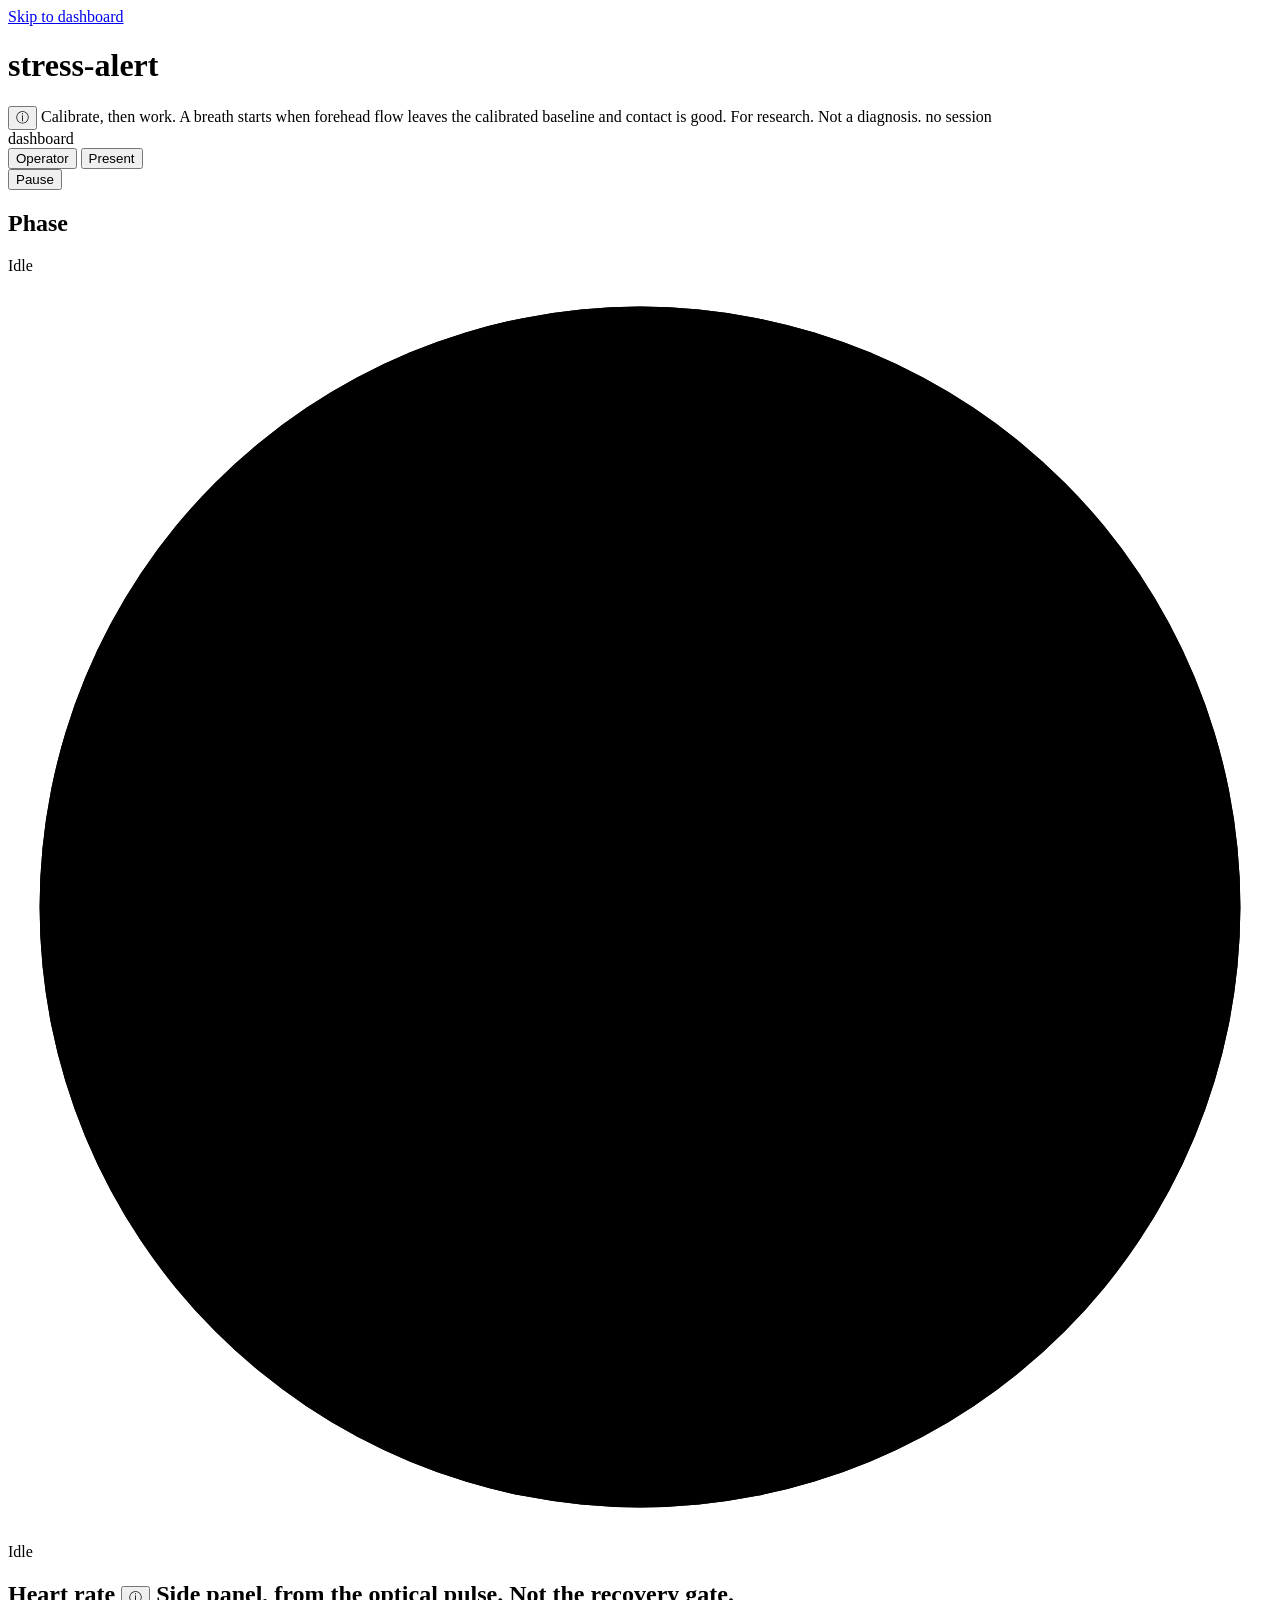
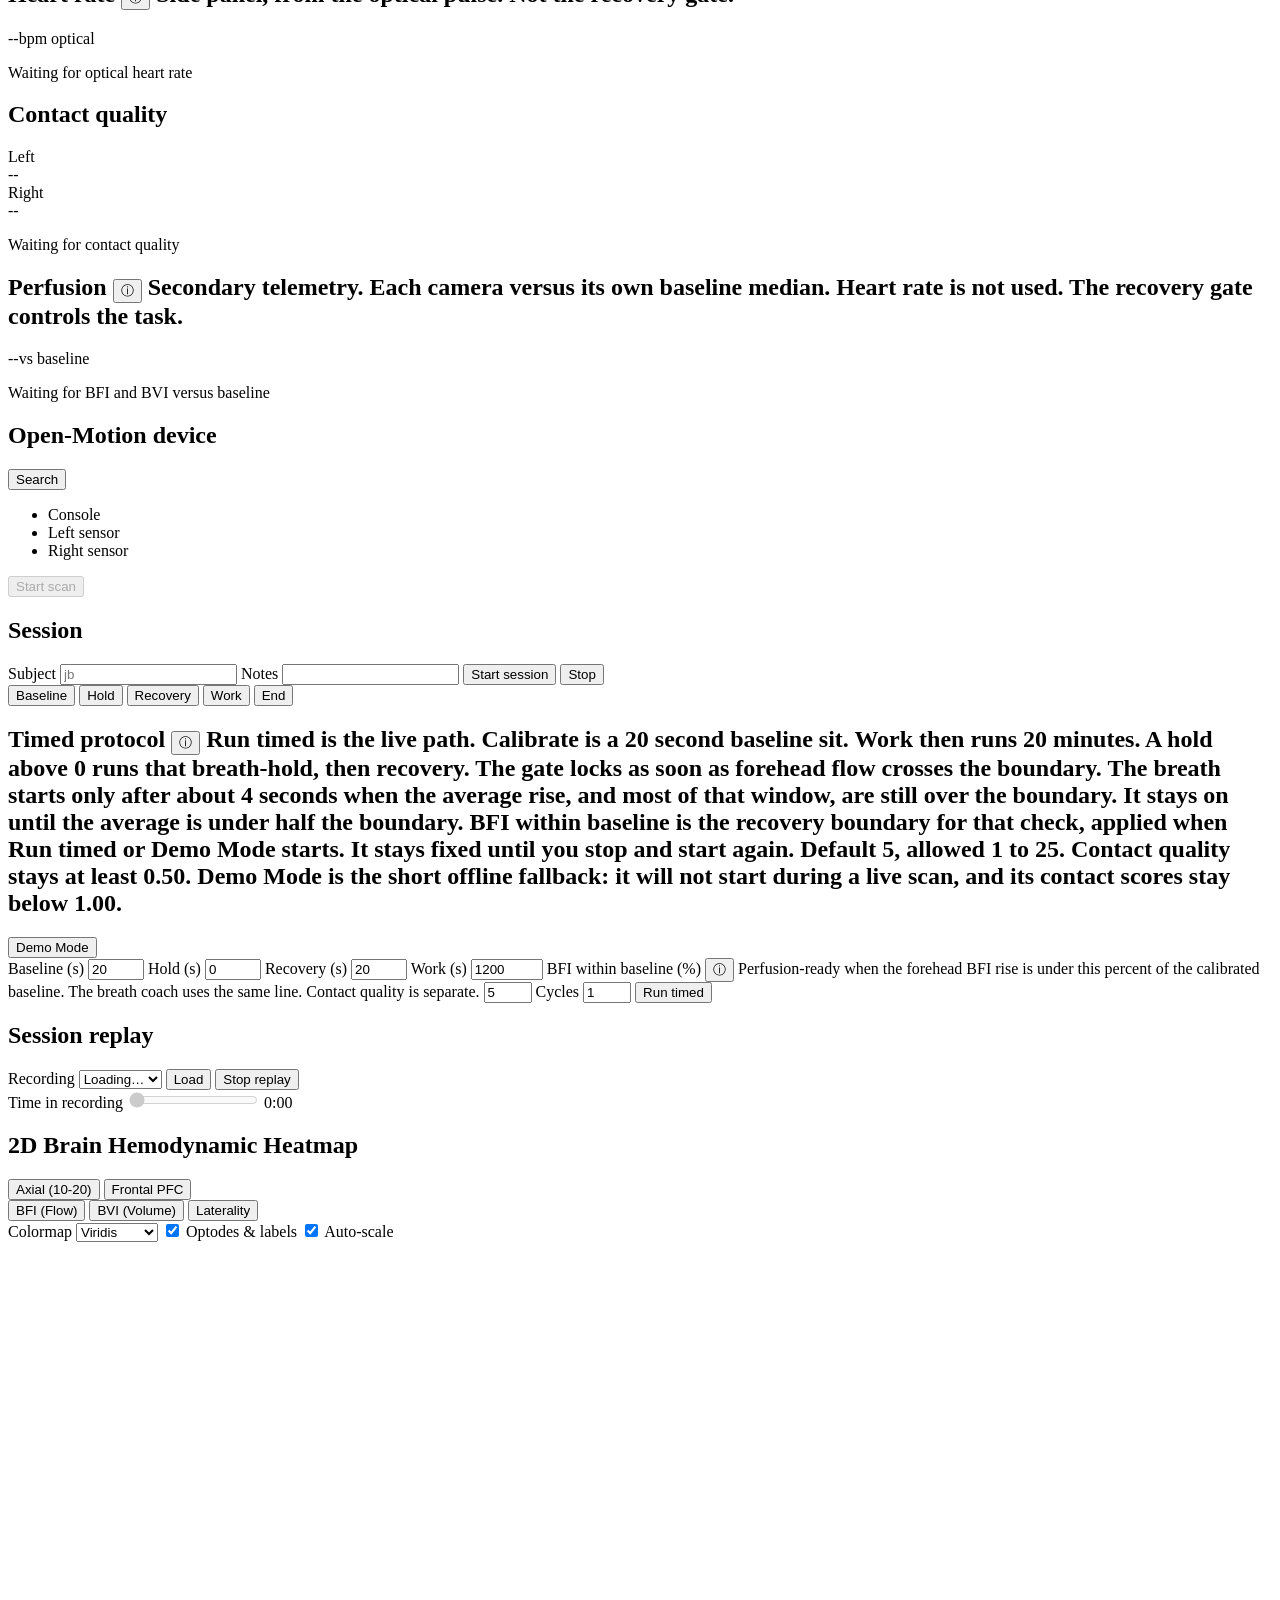
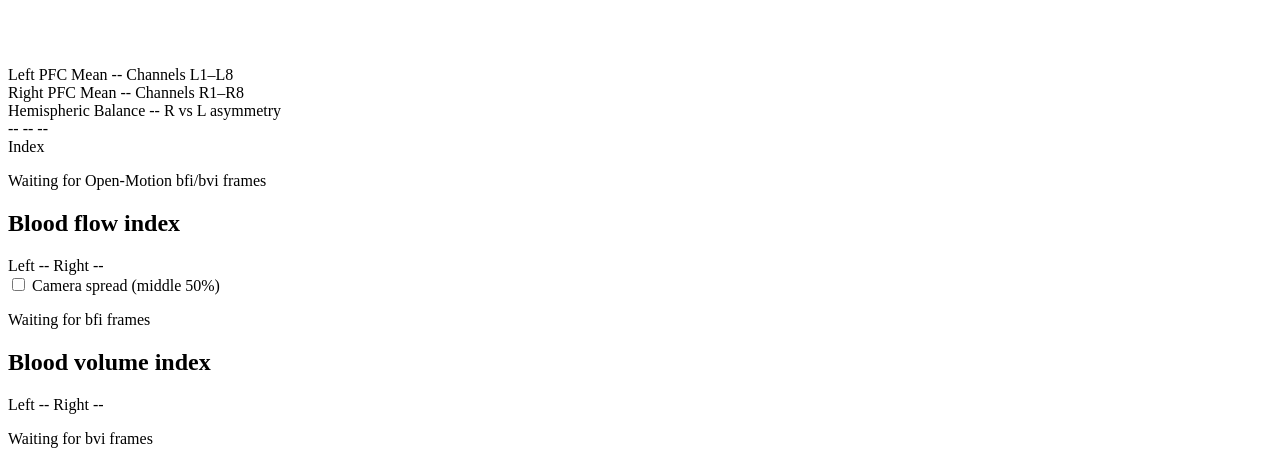
==== stress-alert/dashboard/static/index.html @ b9fb613e "Add session replay: list scan CSVs, seek, hub publish Operators can pick a recorded Open-Motion scan" ====
<!doctype html>
<html lang="en" data-theme="light">
<head>
  <meta charset="utf-8">
  <meta name="viewport" content="width=device-width, initial-scale=1">
  <meta name="description" content="For research. Calibrate resting forehead blood flow, then work. A breath starts when flow leaves that baseline and contact is good.">
  <link rel="icon" href="data:,">
  <title>stress-alert</title>
  <link rel="preload" href="/static/vendor/geist-latin-wght-normal.woff2" as="font" type="font/woff2" crossorigin>
  <link rel="stylesheet" href="/static/vendor/uPlot.min.css">
  <link rel="stylesheet" href="/static/styles.css">
</head>
<body data-view="operator">
  <a class="skip-link" href="#main">Skip to dashboard</a>

  <header class="topbar">
    <div class="topbar-inner">
      <div class="brand">
        <h1>stress-alert</h1>
        <span class="info">
          <button type="button" class="info-btn" aria-label="About this dashboard" aria-describedby="present-hint">ⓘ</button>
          <span class="info-tip" id="present-hint" role="tooltip">Calibrate, then work. A breath starts when forehead flow leaves the calibrated baseline and contact is good. For research. Not a diagnosis.</span>
        </span>
        <span class="session-id" id="session-id">no session</span>
      </div>
      <div class="sources" id="sources" aria-live="polite">
        <span class="chip" data-state="off" id="chip-socket">dashboard</span>
      </div>
      <div class="segmented" role="group" aria-label="View">
        <button type="button" data-view="operator" aria-pressed="true">Operator</button>
        <button type="button" data-view="present" aria-pressed="false">Present</button>
      </div>
      <button type="button" class="quiet" id="pause" aria-pressed="false">Pause</button>
    </div>
  </header>

  <main id="main">
    <section class="strip" aria-label="Live status">
      <article class="card tile tile-phase" id="tile-phase" data-phase="" data-live="true">
        <h2 class="card-title">Phase</h2>
        <div class="value" id="phase-name">Idle</div>
        <div class="phase-meta sub">
          <span class="phase-elapsed" id="phase-elapsed"></span>
          <span id="phase-next"></span>
        </div>
        <div class="progress" aria-hidden="true"><span id="phase-progress"></span></div>
        <div class="breath" aria-hidden="true">
          <svg viewBox="0 0 240 240">
            <circle class="breath-track" cx="120" cy="120" r="114"></circle>
            <circle class="breath-progress" id="breath-progress" cx="120" cy="120" r="114" pathLength="100"></circle>
            <circle class="breath-core" id="breath-core" cx="120" cy="120" r="96"></circle>
          </svg>
          <div class="breath-label">
            <span class="phase" id="breath-phase">Idle</span>
            <span class="clock" id="breath-clock"></span>
            <span class="next" id="breath-next"></span>
          </div>
        </div>
        <p class="phase-task" id="phase-task"></p>
      </article>

      <article class="card tile" id="tile-hr">
        <h2 class="card-title">Heart rate
          <span class="info">
            <button type="button" class="info-btn" aria-label="About heart rate" aria-describedby="hr-role">ⓘ</button>
            <span class="info-tip" id="hr-role" role="tooltip">Side panel, from the optical pulse. Not the recovery gate.</span>
          </span>
        </h2>
        <div class="value live-only"><span class="num" id="hr-optical">--</span><span class="unit">bpm optical</span></div>
        <div class="sub live-only" id="hr-note"></div>
        <p class="waiting">Waiting for optical heart rate</p>
      </article>

      <article class="card tile" id="tile-cq">
        <h2 class="card-title">Contact quality</h2>
        <div class="meters live-only">
          <div class="meter"><span>Left</span><div class="track"><div class="fill" id="cq-left-fill"></div></div><output id="cq-left">--</output></div>
          <div class="meter"><span>Right</span><div class="track"><div class="fill" id="cq-right-fill"></div></div><output id="cq-right">--</output></div>
        </div>
        <span class="state live-only" id="cq-state"></span>
        <p class="waiting">Waiting for contact quality</p>
      </article>

      <article class="card tile" id="tile-stress">
        <h2 class="card-title">Perfusion
          <span class="info">
            <button type="button" class="info-btn" aria-label="About perfusion" aria-describedby="stress-role">ⓘ</button>
            <span class="info-tip" id="stress-role" role="tooltip">Secondary telemetry. Each camera versus its own baseline median. Heart rate is not used. The recovery gate controls the task.</span>
          </span>
        </h2>
        <div class="value live-only"><span class="num" id="stress-index">--</span><span class="unit">vs baseline</span></div>
        <span class="state live-only" id="stress-state"></span>
        <div class="sub live-only" id="stress-detail"></div>
        <p class="waiting">Waiting for BFI and BVI versus baseline</p>
      </article>
    </section>

    <section class="card coach" id="coach" data-mode="off" hidden aria-live="polite">
      <h2 class="card-title" id="coach-kicker">Closed loop</h2>
      <p class="coach-step" id="coach-step"></p>
      <p class="coach-cue" id="coach-cue"></p>
      <p class="coach-note">For research. Not a diagnosis, a screening result, or a treatment signal.</p>
    </section>

    <section class="card controls operator-only" aria-label="Session controls">
      <div class="control-group device-group">
        <h2 class="card-title">Open-Motion device <span class="meta" id="device-sdk"></span></h2>
        <div class="row">
          <button type="button" class="primary mode-btn" id="device-connect" aria-pressed="false">Search</button>
          <ul class="device-parts" aria-label="Device parts">
            <li><span class="state" id="dev-console">Console</span></li>
            <li><span class="state" id="dev-left">Left sensor</span></li>
            <li><span class="state" id="dev-right">Right sensor</span></li>
          </ul>
          <button type="button" class="mode-btn" id="scan-start" aria-pressed="false" disabled>Start scan</button>
        </div>
        <p class="error" id="device-error" role="alert"></p>
      </div>

      <div class="control-group">
        <h2 class="card-title">Session</h2>
        <form class="row" id="session-form" autocomplete="off">
          <label class="field">Subject <input id="subject" maxlength="64" placeholder="jb"></label>
          <label class="field grow">Notes <input id="notes" maxlength="2000"></label>
          <button type="submit" class="primary" id="session-start">Start session</button>
          <button type="button" id="session-stop">Stop</button>
        </form>
        <div class="phase-buttons" role="group" aria-label="Mark phase">
          <button type="button" data-phase="baseline">Baseline</button>
          <button type="button" data-phase="hold">Hold</button>
          <button type="button" data-phase="recovery">Recovery</button>
          <button type="button" data-phase="work">Work</button>
          <button type="button" data-phase="end">End</button>
        </div>
        <p class="error" id="session-error" role="alert"></p>
      </div>

      <div class="control-group">
        <h2 class="card-title">Timed protocol
          <span class="info">
            <button type="button" class="info-btn" aria-label="About the timed protocol" aria-describedby="loop-hint">ⓘ</button>
            <span class="info-tip" id="loop-hint" role="tooltip">Run timed is the live path. Calibrate is a 20 second baseline sit. Work then runs 20 minutes. A hold above 0 runs that breath-hold, then recovery. The gate locks as soon as forehead flow crosses the boundary. The breath starts only after about 4 seconds when the average rise, and most of that window, are still over the boundary. It stays on until the average is under half the boundary. BFI within baseline is the recovery boundary for that check, applied when Run timed or Demo Mode starts. It stays fixed until you stop and start again. Default 5, allowed 1 to 25. Contact quality stays at least 0.50. Demo Mode is the short offline fallback: it will not start during a live scan, and its contact scores stay below 1.00.</span>
          </span>
        </h2>
        <div class="row">
          <button type="button" class="primary mode-btn" id="demo-start" aria-pressed="false">Demo Mode</button>
        </div>
        <form class="row" id="protocol-form">
          <label class="field">Baseline (s) <input type="number" id="dur-baseline" value="20" min="1" max="600"></label>
          <label class="field">Hold (s) <input type="number" id="dur-hold" value="0" min="0" max="120"></label>
          <label class="field">Recovery (s) <input type="number" id="dur-recovery" value="20" min="1" max="600"></label>
          <label class="field">Work (s) <input type="number" id="dur-continue" value="1200" min="1" max="14400"></label>
          <label class="field">
            <span>BFI within baseline (%)
              <span class="info">
                <button type="button" class="info-btn" aria-label="About the recovery boundary" aria-describedby="bfi-boundary-hint">ⓘ</button>
                <span class="info-tip" id="bfi-boundary-hint" role="tooltip">Perfusion-ready when the forehead BFI rise is under this percent of the calibrated baseline. The breath coach uses the same line. Contact quality is separate.</span>
              </span>
            </span>
            <input type="number" id="recovered-within" value="5" min="1" max="25" step="1">
          </label>
          <label class="field">Cycles <input type="number" id="cycles" value="1" min="1" max="10"></label>
          <button type="submit" class="primary mode-btn" id="protocol-start" aria-pressed="false">Run timed</button>
        </form>
        <ol class="events" id="events" aria-label="Phase events"></ol>
      </div>

      <div class="control-group">
        <h2 class="card-title">Session replay</h2>
        <div class="row">
          <label class="field grow">Recording
            <select id="replay-pick"><option value="">Loading…</option></select>
          </label>
          <button type="button" id="replay-load">Load</button>
          <button type="button" id="replay-stop">Stop replay</button>
        </div>
        <div class="row">
          <label class="field grow">Time in recording
            <input type="range" id="replay-scrub" min="0" max="30" step="0.05" value="0" disabled>
          </label>
          <output id="replay-time" for="replay-scrub">0:00</output>
        </div>
        <p class="error" id="replay-error" role="alert"></p>
      </div>
    </section>

    <section class="card heatmap-card" id="card-heatmap" aria-labelledby="title-heatmap">
      <div class="heatmap-head">
        <div class="heatmap-title-row">
          <h2 class="card-title" id="title-heatmap">2D Brain Hemodynamic Heatmap</h2>
        </div>

        <div class="heatmap-toolbar">
          <div class="segmented segmented-sm" role="group" aria-label="Projection View">
            <button type="button" class="btn-segmented active" id="btn-view-axial" data-projection="axial" aria-pressed="true">Axial (10-20)</button>
            <button type="button" class="btn-segmented" id="btn-view-frontal" data-projection="frontal" aria-pressed="false">Frontal PFC</button>
          </div>

          <div class="segmented segmented-sm" role="group" aria-label="Metric">
            <button type="button" class="btn-segmented active" id="btn-metric-bfi" data-metric="bfi" aria-pressed="true">BFI (Flow)</button>
            <button type="button" class="btn-segmented" id="btn-metric-bvi" data-metric="bvi" aria-pressed="false">BVI (Volume)</button>
            <button type="button" class="btn-segmented" id="btn-metric-asym" data-metric="asym" aria-pressed="false">Laterality</button>
          </div>

          <label class="field-select">
            <span>Colormap</span>
            <select id="heatmap-colormap">
              <option value="turbo">Turbo</option>
              <option value="viridis" selected>Viridis</option>
              <option value="coolwarm">Coolwarm</option>
            </select>
          </label>

          <label class="toggle"><input type="checkbox" id="heatmap-show-optodes" checked> Optodes &amp; labels</label>
          <label class="toggle"><input type="checkbox" id="heatmap-autoscale" checked> Auto-scale</label>
        </div>
      </div>

      <div class="heatmap-body">
        <div class="heatmap-canvas-container" id="heatmap-container">
          <canvas id="heatmap-canvas" width="640" height="420"></canvas>
          <div class="heatmap-tooltip" id="heatmap-tooltip" style="display: none;"></div>
        </div>

        <div class="heatmap-sidebar">
          <div class="heatmap-stat-box">
            <span class="stat-label">Left PFC Mean</span>
            <span class="stat-value" id="heatmap-stat-left">--</span>
            <span class="stat-sub">Channels L1–L8</span>
          </div>
          <div class="heatmap-stat-box">
            <span class="stat-label">Right PFC Mean</span>
            <span class="stat-value" id="heatmap-stat-right">--</span>
            <span class="stat-sub">Channels R1–R8</span>
          </div>
          <div class="heatmap-stat-box" id="heatmap-stat-asym-box">
            <span class="stat-label">Hemispheric Balance</span>
            <span class="stat-value" id="heatmap-stat-asym">--</span>
            <span class="stat-sub" id="heatmap-stat-asym-desc">R vs L asymmetry</span>
          </div>

          <div class="heatmap-colorbar-wrap">
            <div class="colorbar-labels">
              <span class="cb-label" id="cb-max">--</span>
              <span class="cb-label" id="cb-mid">--</span>
              <span class="cb-label" id="cb-min">--</span>
            </div>
            <div class="colorbar-bar" id="heatmap-colorbar"></div>
            <span class="colorbar-unit" id="cb-unit">Index</span>
          </div>
        </div>
      </div>
      
      <p class="chart-empty" id="heatmap-empty-msg">Waiting for Open-Motion bfi/bvi frames</p>
    </section>

    <section class="card chart-card" id="card-bfi" aria-labelledby="title-bfi">
      <div class="chart-head">
        <h2 class="card-title" id="title-bfi">Blood flow index</h2>
        <div class="legend" aria-live="off">
          <span class="key"><span class="swatch swatch-left"></span>Left <output id="val-left-bfi">--</output></span>
          <span class="key"><span class="swatch swatch-right"></span>Right <output id="val-right-bfi">--</output></span>
        </div>
        <label class="toggle operator-only"><input type="checkbox" id="spread"> Camera spread (middle 50%)</label>
        <span class="meta" id="rate"></span>
      </div>
      <div class="chart" id="chart-bfi"></div>
      <p class="chart-empty">Waiting for bfi frames</p>
    </section>

    <section class="card chart-card" id="card-bvi" aria-labelledby="title-bvi">
      <div class="chart-head">
        <h2 class="card-title" id="title-bvi">Blood volume index</h2>
        <div class="legend" aria-live="off">
          <span class="key"><span class="swatch swatch-left"></span>Left <output id="val-left-bvi">--</output></span>
          <span class="key"><span class="swatch swatch-right"></span>Right <output id="val-right-bvi">--</output></span>
        </div>
      </div>
      <div class="chart" id="chart-bvi"></div>
      <p class="chart-empty">Waiting for bvi frames</p>
    </section>
  </main>

  <script src="/static/vendor/uPlot.iife.min.js"></script>
  <script src="/static/heatmap.js"></script>
  <script src="/static/live_math.js"></script>
  <script src="/static/app.js"></script>
</body>
</html>
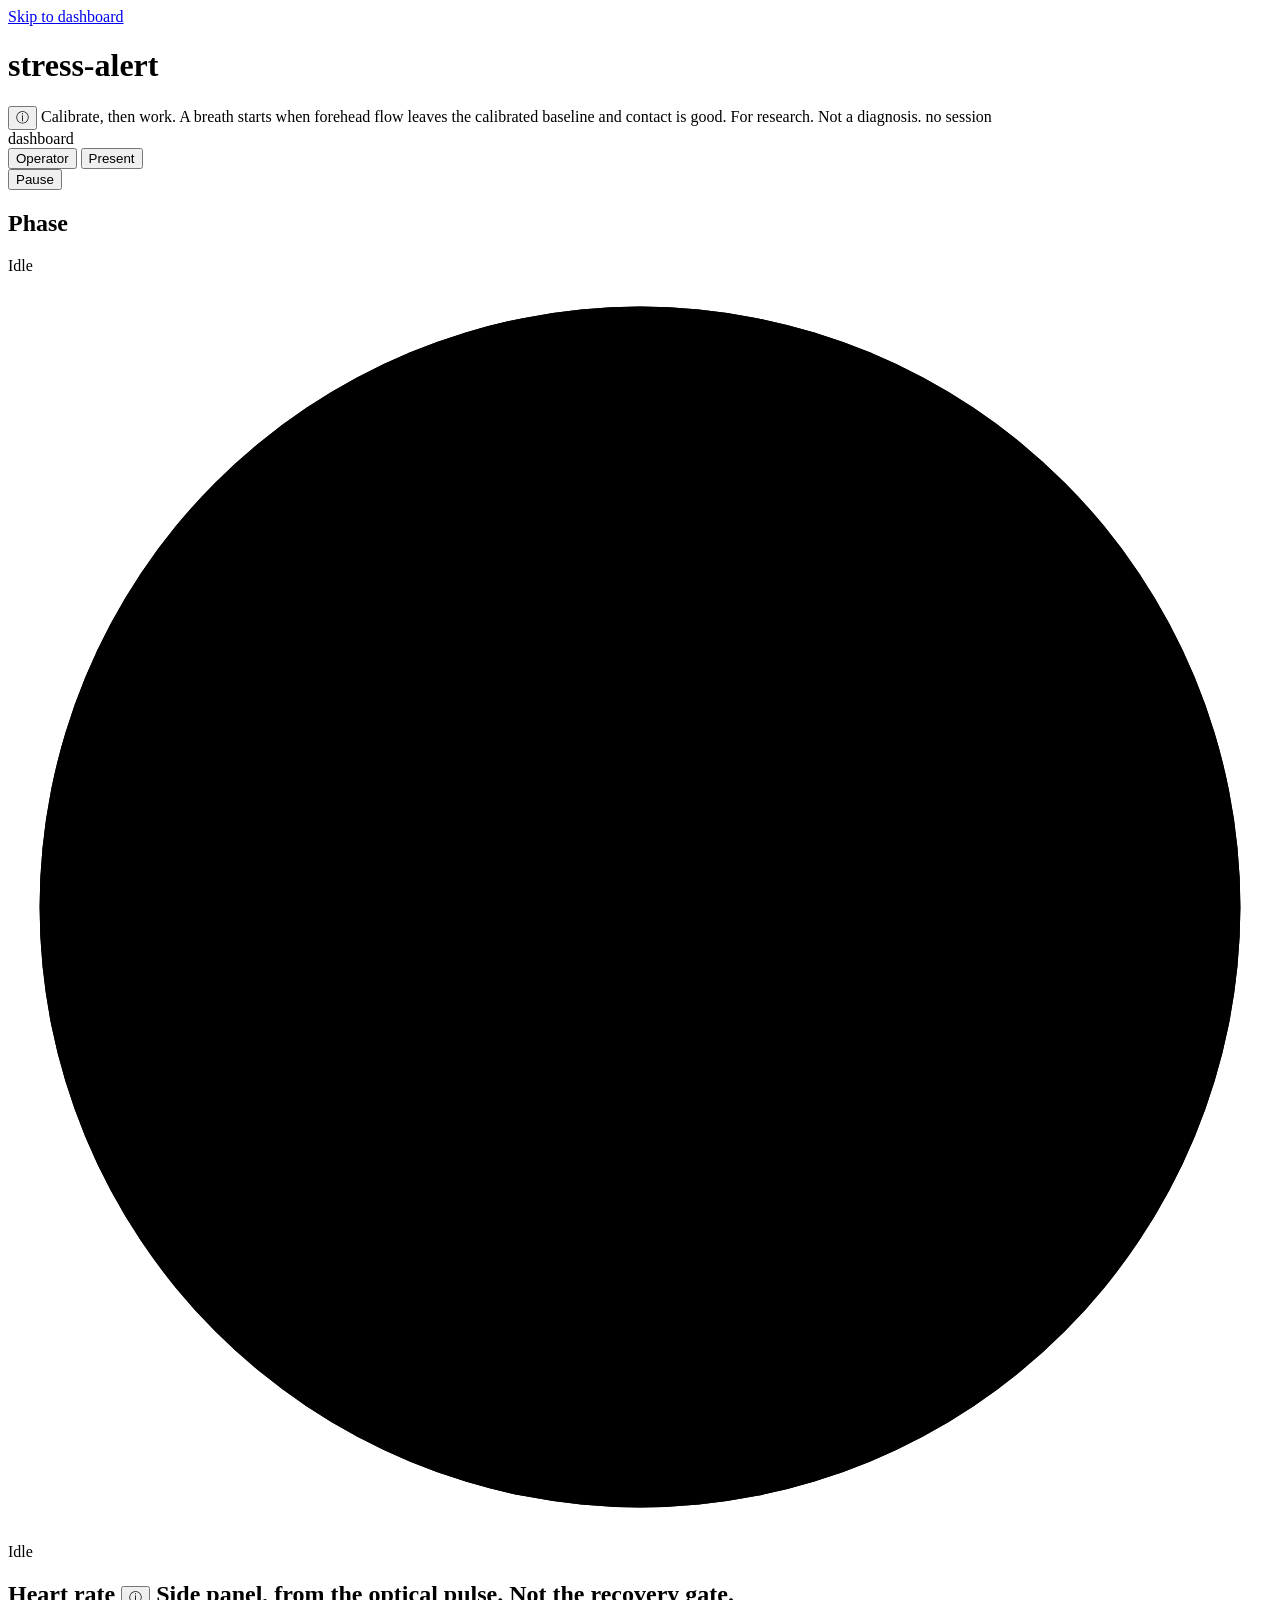
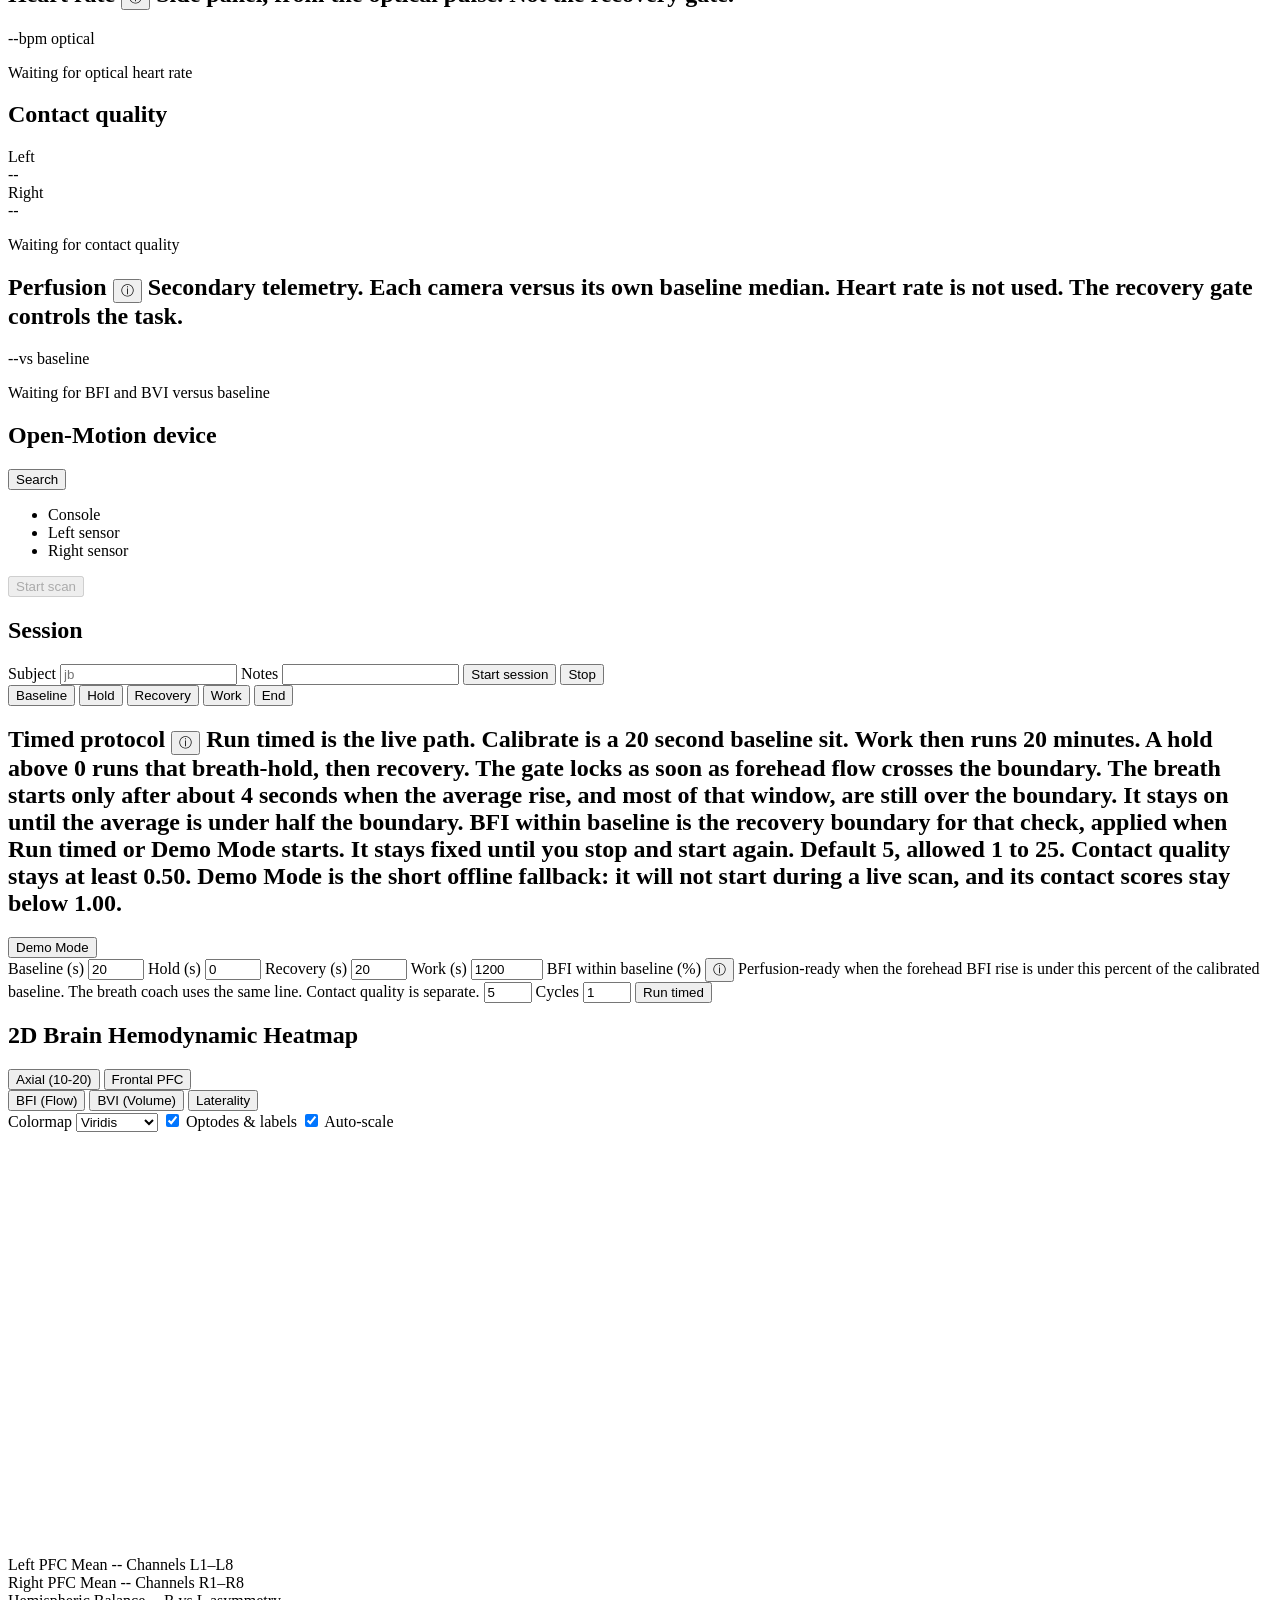
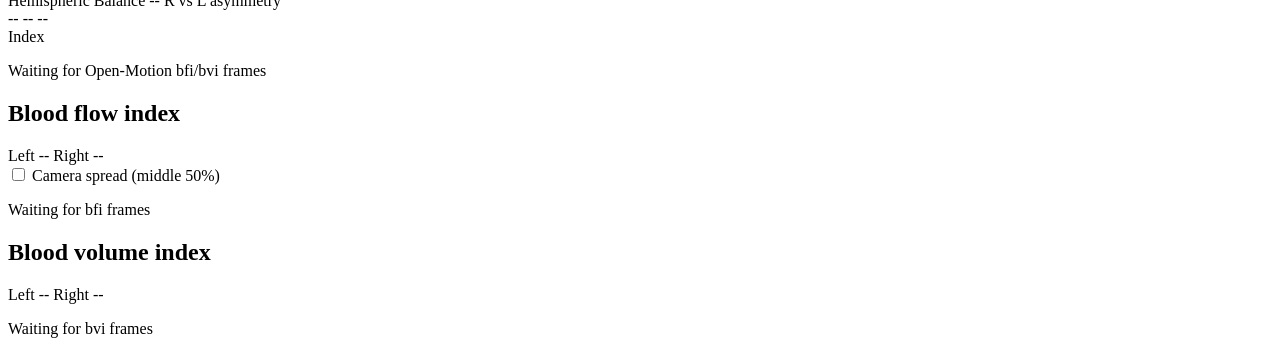
==== commit 7cdfb77b: "Merge 4367df45d670f57a861e95d900ad5194edb59b48 into 31c168f07223300871545d920000be1f8d14e1bc" ====
--- a/stress-alert/dashboard/static/index.html
+++ b/stress-alert/dashboard/static/index.html
@@ -114,6 +114,7 @@
           </ul>
           <button type="button" class="mode-btn" id="scan-start" aria-pressed="false" disabled>Start scan</button>
         </div>
+        <p class="device-status" id="device-status" aria-live="polite"></p>
         <p class="error" id="device-error" role="alert"></p>
       </div>
 
@@ -164,24 +165,6 @@
         </form>
         <ol class="events" id="events" aria-label="Phase events"></ol>
       </div>
-
-      <div class="control-group">
-        <h2 class="card-title">Session replay</h2>
-        <div class="row">
-          <label class="field grow">Recording
-            <select id="replay-pick"><option value="">Loading…</option></select>
-          </label>
-          <button type="button" id="replay-load">Load</button>
-          <button type="button" id="replay-stop">Stop replay</button>
-        </div>
-        <div class="row">
-          <label class="field grow">Time in recording
-            <input type="range" id="replay-scrub" min="0" max="30" step="0.05" value="0" disabled>
-          </label>
-          <output id="replay-time" for="replay-scrub">0:00</output>
-        </div>
-        <p class="error" id="replay-error" role="alert"></p>
-      </div>
     </section>
 
     <section class="card heatmap-card" id="card-heatmap" aria-labelledby="title-heatmap">
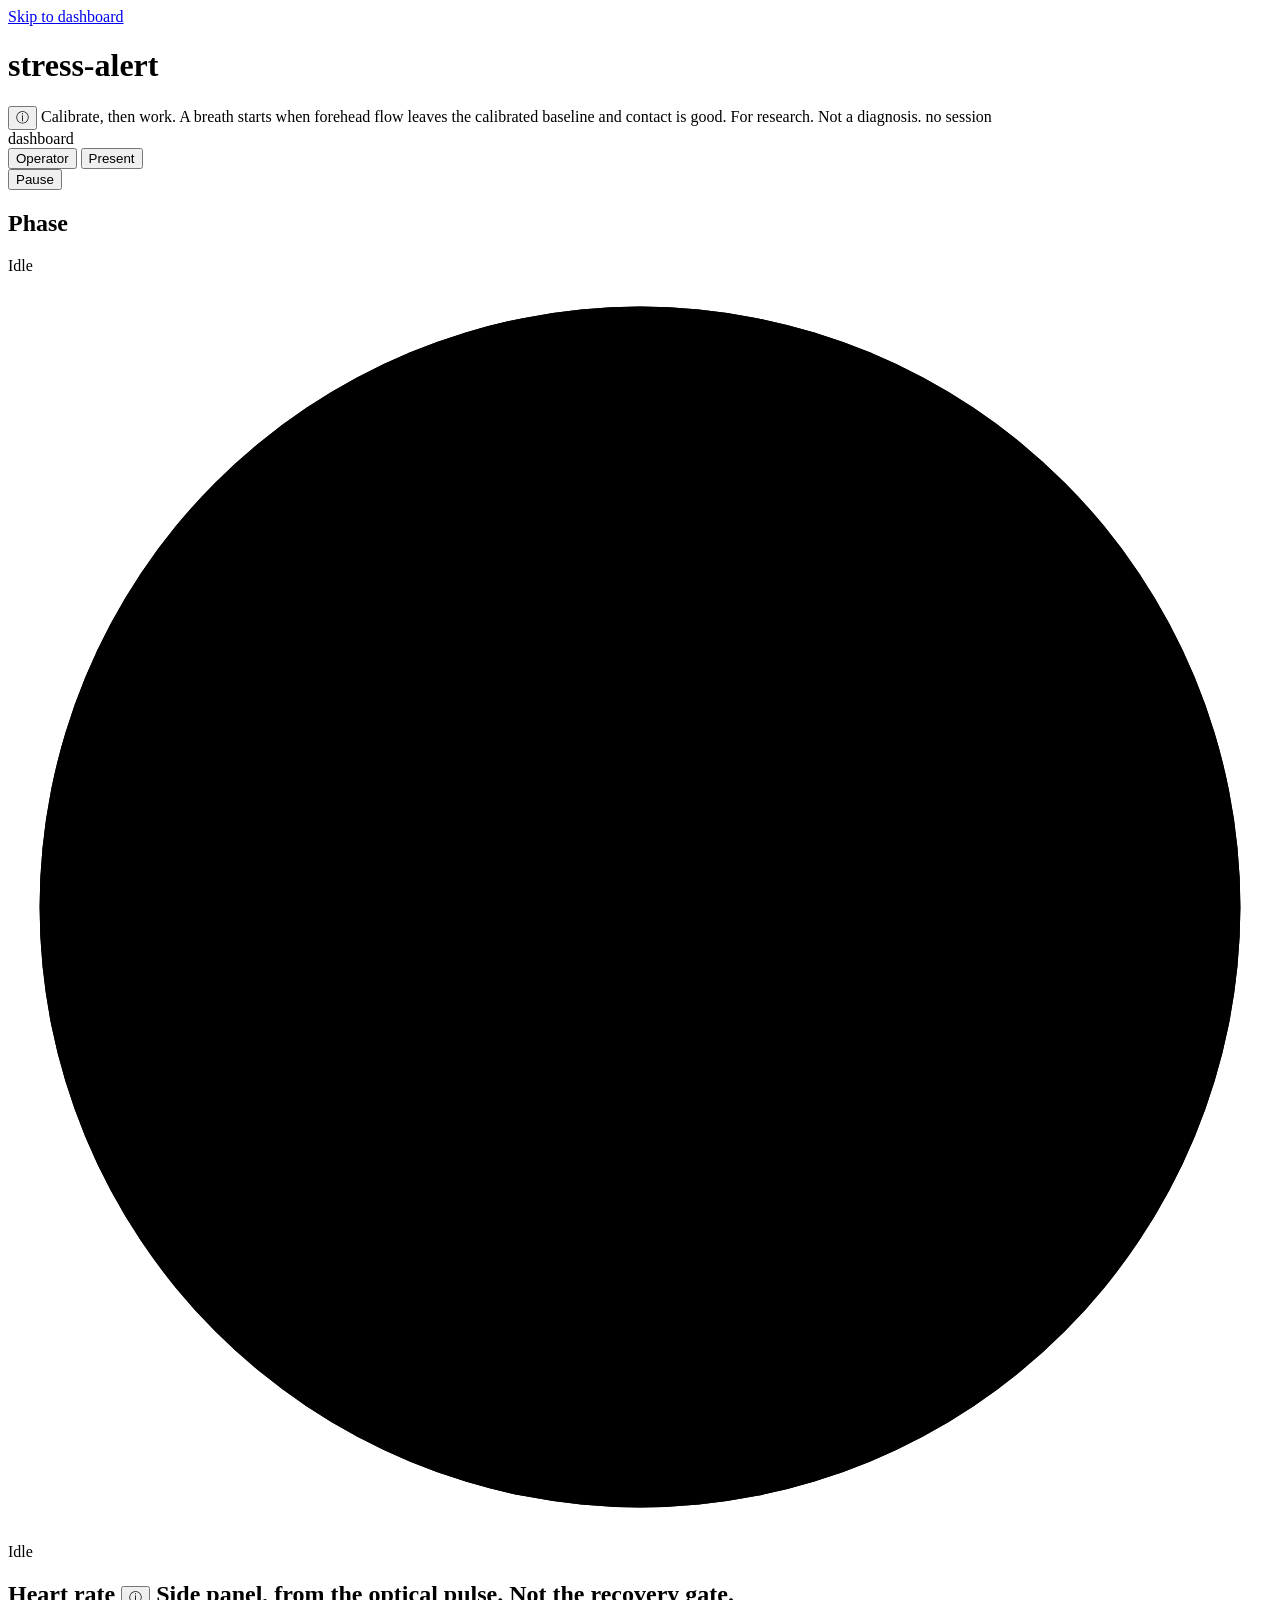
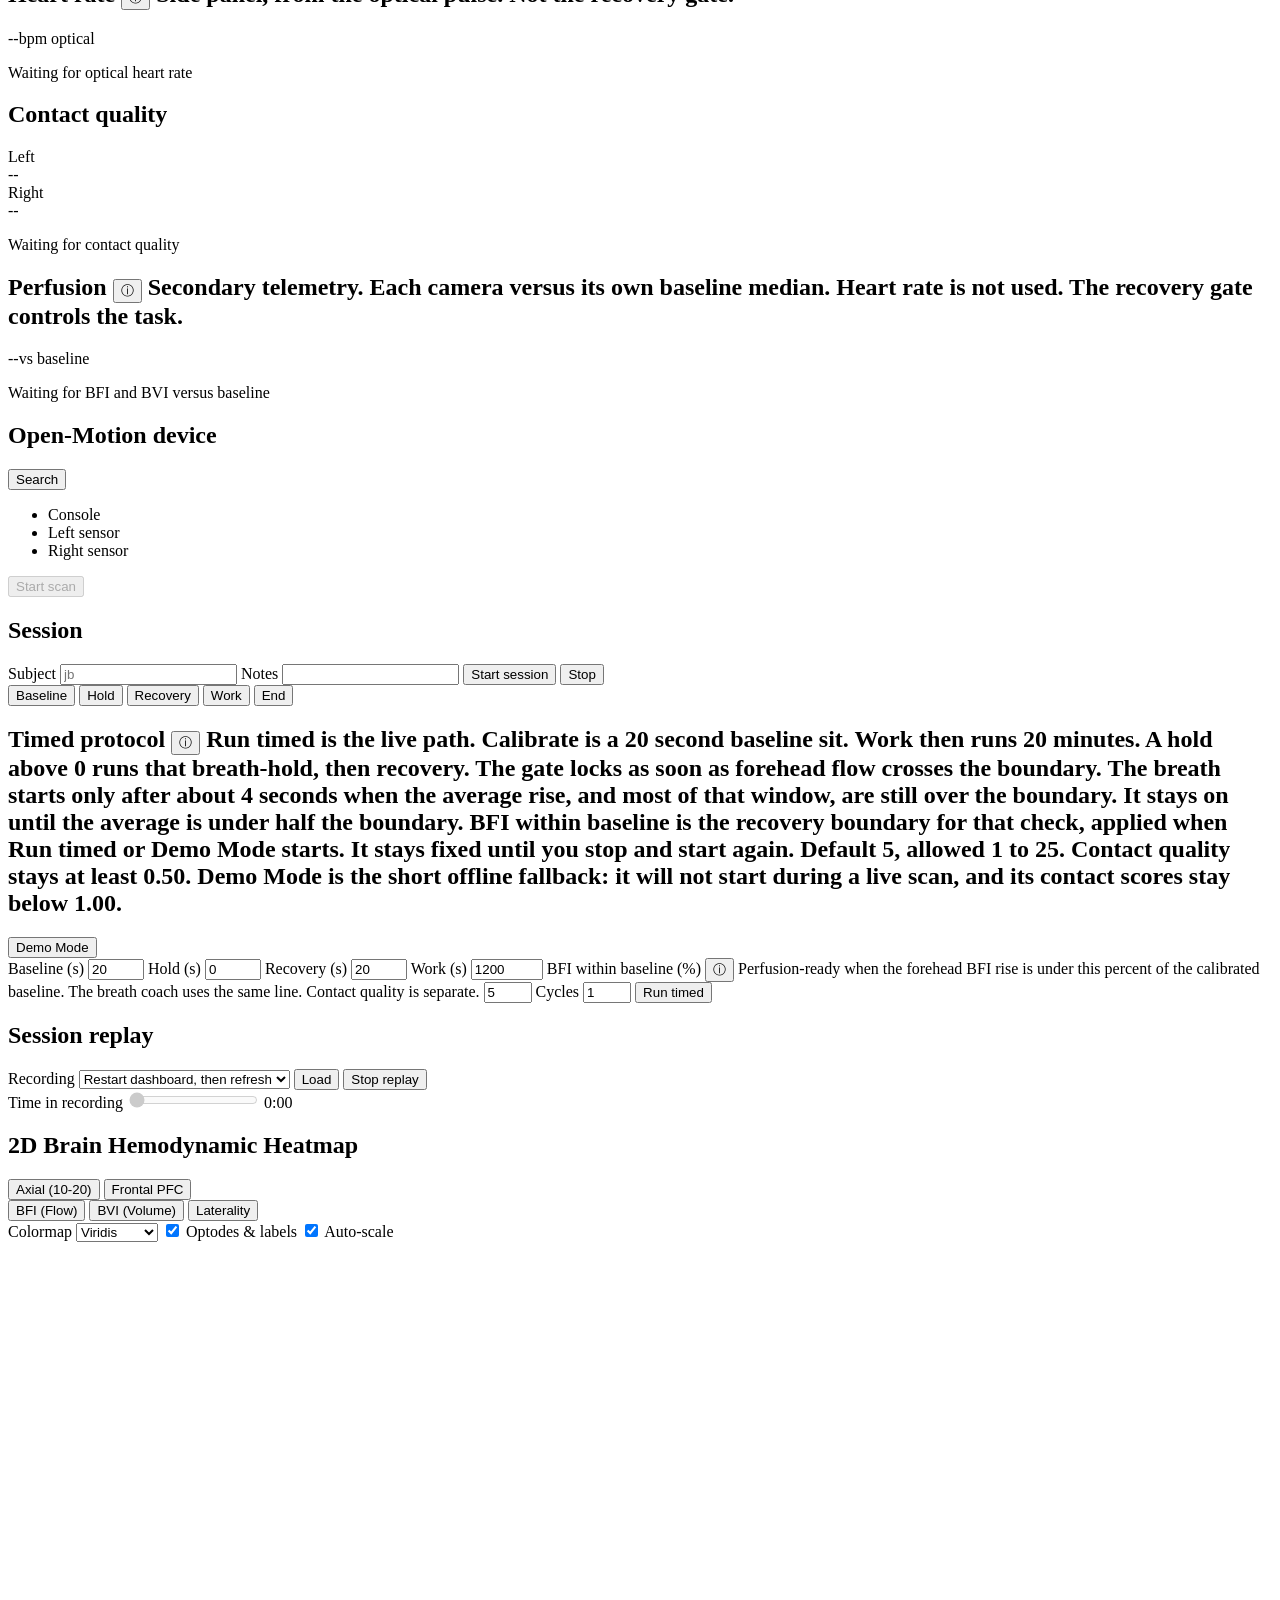
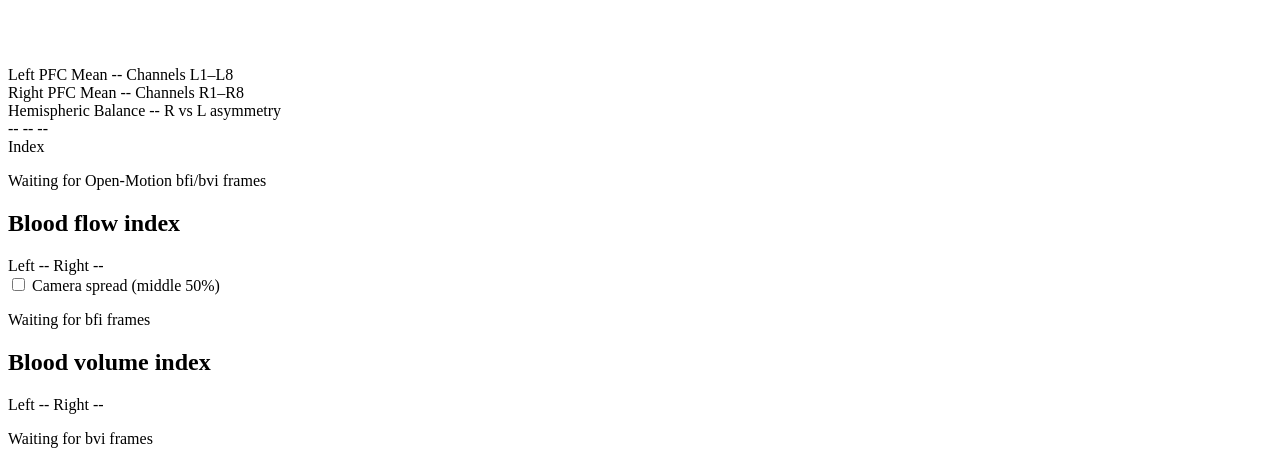
==== commit 810f55c4: "Fix replay list hanging on Loading and scanning huge CSVs Listing reads only a CSV header and the la" ====
--- a/stress-alert/dashboard/static/index.html
+++ b/stress-alert/dashboard/static/index.html
@@ -114,7 +114,6 @@
           </ul>
           <button type="button" class="mode-btn" id="scan-start" aria-pressed="false" disabled>Start scan</button>
         </div>
-        <p class="device-status" id="device-status" aria-live="polite"></p>
         <p class="error" id="device-error" role="alert"></p>
       </div>
 
@@ -165,6 +164,24 @@
         </form>
         <ol class="events" id="events" aria-label="Phase events"></ol>
       </div>
+
+      <div class="control-group">
+        <h2 class="card-title">Session replay</h2>
+        <div class="row">
+          <label class="field grow">Recording
+            <select id="replay-pick"><option value="">Restart dashboard, then refresh</option></select>
+          </label>
+          <button type="button" id="replay-load">Load</button>
+          <button type="button" id="replay-stop">Stop replay</button>
+        </div>
+        <div class="row">
+          <label class="field grow">Time in recording
+            <input type="range" id="replay-scrub" min="0" max="30" step="0.05" value="0" disabled>
+          </label>
+          <output id="replay-time" for="replay-scrub">0:00</output>
+        </div>
+        <p class="error" id="replay-error" role="alert"></p>
+      </div>
     </section>
 
     <section class="card heatmap-card" id="card-heatmap" aria-labelledby="title-heatmap">
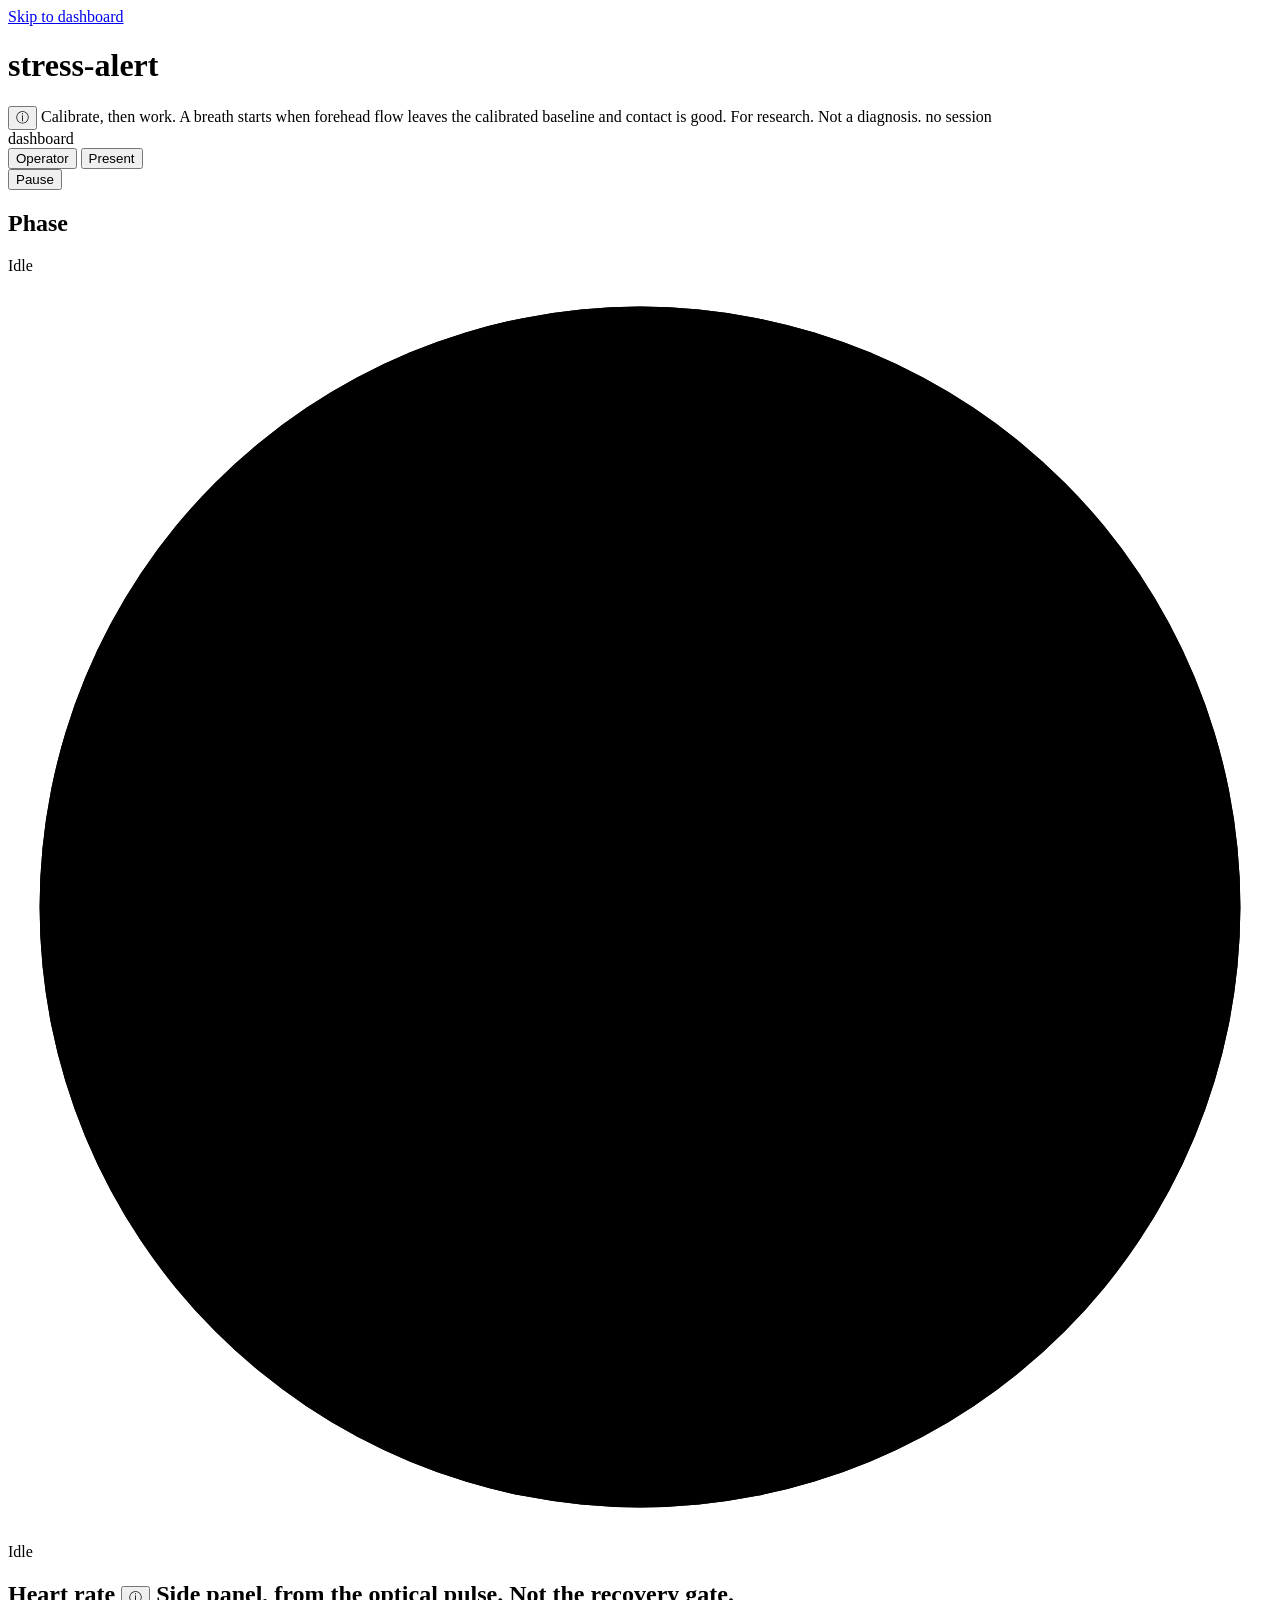
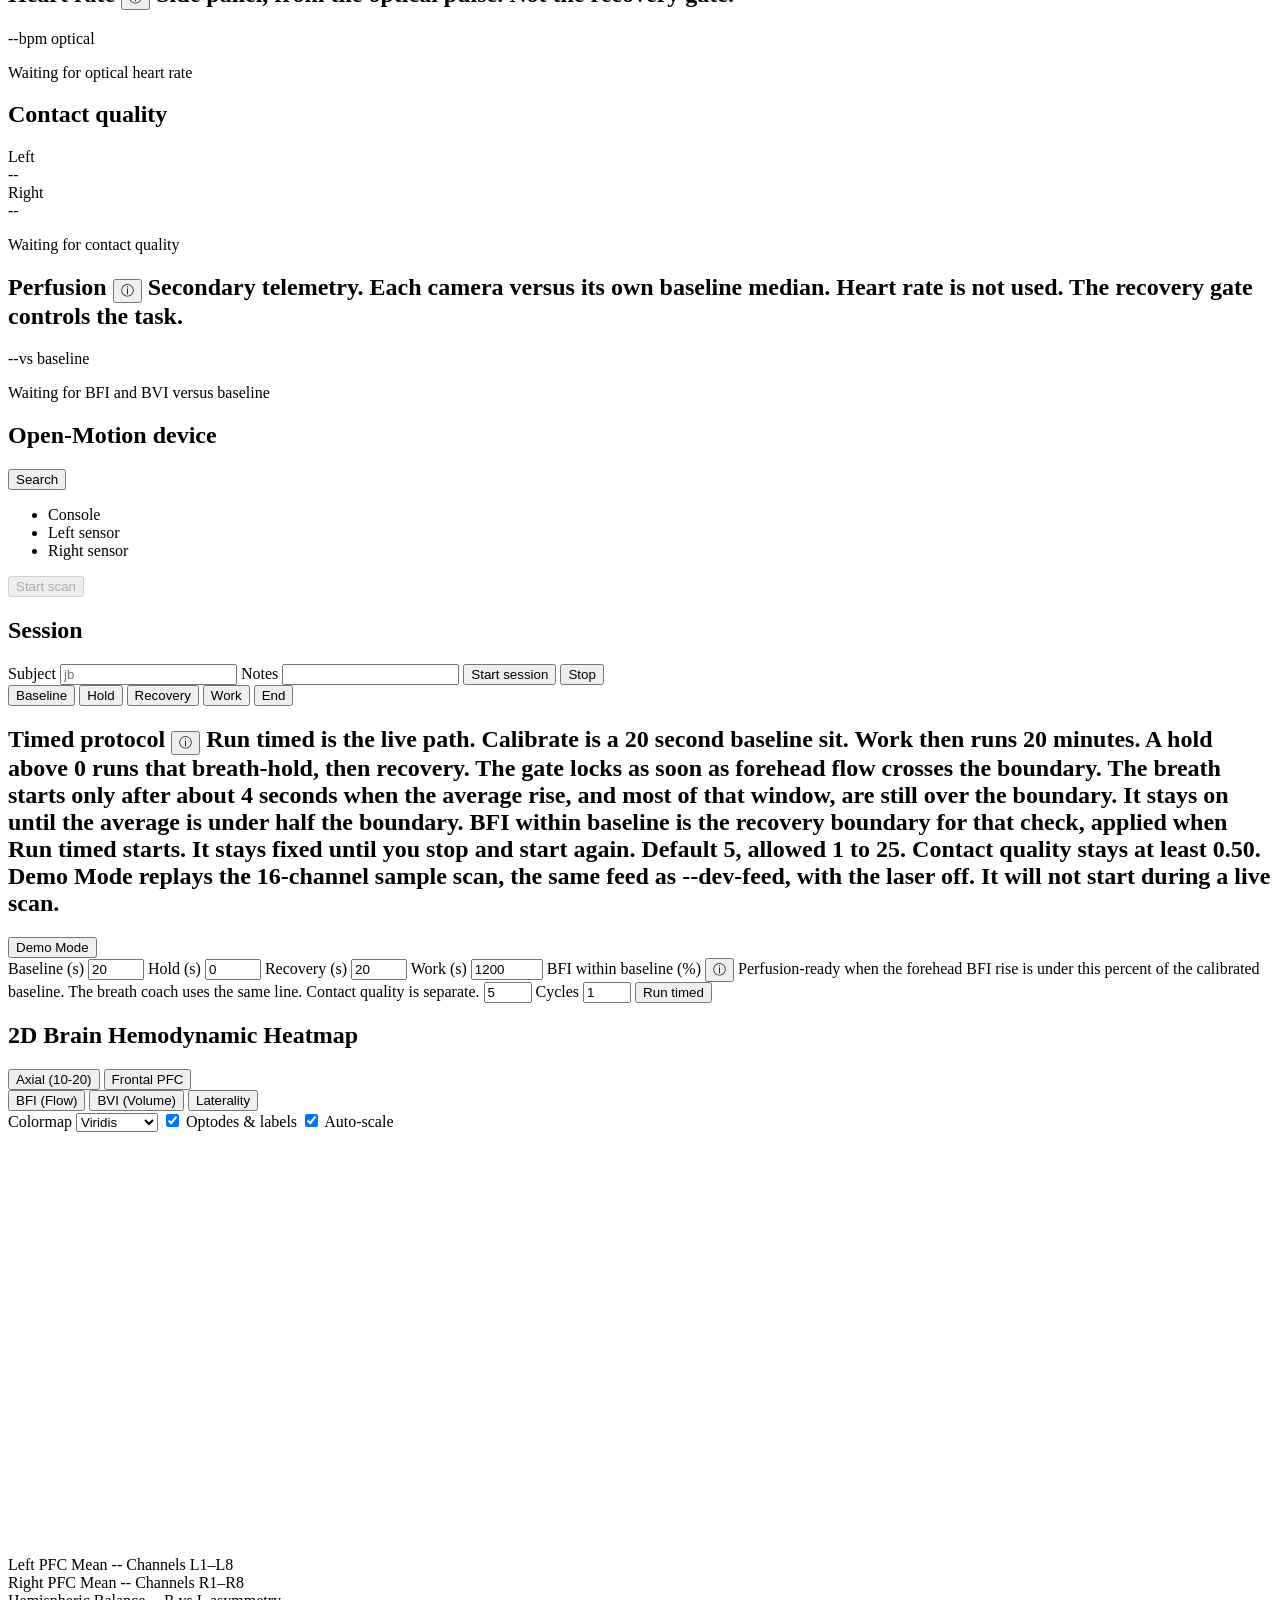
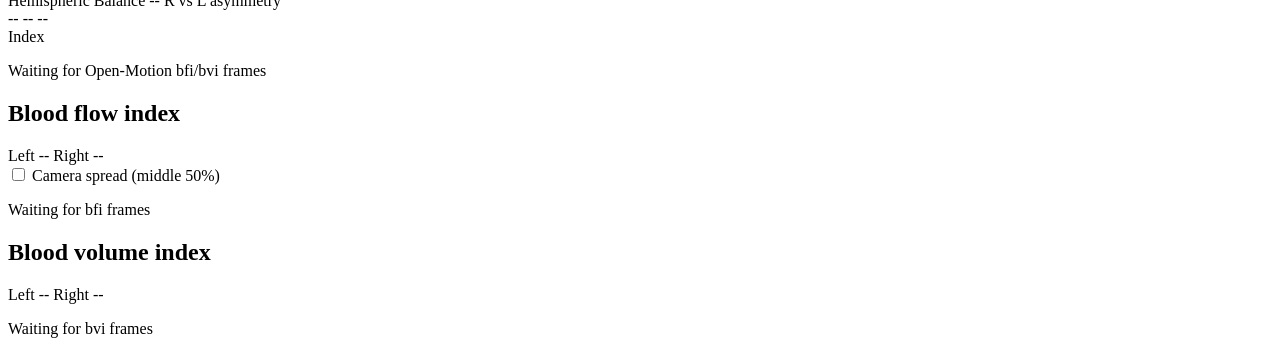
==== commit f355dd17: "Make Demo Mode replay the 16-channel sample feed. The Demo Mode button and --dev-feed now share one " ====
--- a/stress-alert/dashboard/static/index.html
+++ b/stress-alert/dashboard/static/index.html
@@ -139,7 +139,7 @@
         <h2 class="card-title">Timed protocol
           <span class="info">
             <button type="button" class="info-btn" aria-label="About the timed protocol" aria-describedby="loop-hint">ⓘ</button>
-            <span class="info-tip" id="loop-hint" role="tooltip">Run timed is the live path. Calibrate is a 20 second baseline sit. Work then runs 20 minutes. A hold above 0 runs that breath-hold, then recovery. The gate locks as soon as forehead flow crosses the boundary. The breath starts only after about 4 seconds when the average rise, and most of that window, are still over the boundary. It stays on until the average is under half the boundary. BFI within baseline is the recovery boundary for that check, applied when Run timed or Demo Mode starts. It stays fixed until you stop and start again. Default 5, allowed 1 to 25. Contact quality stays at least 0.50. Demo Mode is the short offline fallback: it will not start during a live scan, and its contact scores stay below 1.00.</span>
+            <span class="info-tip" id="loop-hint" role="tooltip">Run timed is the live path. Calibrate is a 20 second baseline sit. Work then runs 20 minutes. A hold above 0 runs that breath-hold, then recovery. The gate locks as soon as forehead flow crosses the boundary. The breath starts only after about 4 seconds when the average rise, and most of that window, are still over the boundary. It stays on until the average is under half the boundary. BFI within baseline is the recovery boundary for that check, applied when Run timed starts. It stays fixed until you stop and start again. Default 5, allowed 1 to 25. Contact quality stays at least 0.50. Demo Mode replays the 16-channel sample scan, the same feed as --dev-feed, with the laser off. It will not start during a live scan.</span>
           </span>
         </h2>
         <div class="row">
@@ -164,24 +164,6 @@
         </form>
         <ol class="events" id="events" aria-label="Phase events"></ol>
       </div>
-
-      <div class="control-group">
-        <h2 class="card-title">Session replay</h2>
-        <div class="row">
-          <label class="field grow">Recording
-            <select id="replay-pick"><option value="">Restart dashboard, then refresh</option></select>
-          </label>
-          <button type="button" id="replay-load">Load</button>
-          <button type="button" id="replay-stop">Stop replay</button>
-        </div>
-        <div class="row">
-          <label class="field grow">Time in recording
-            <input type="range" id="replay-scrub" min="0" max="30" step="0.05" value="0" disabled>
-          </label>
-          <output id="replay-time" for="replay-scrub">0:00</output>
-        </div>
-        <p class="error" id="replay-error" role="alert"></p>
-      </div>
     </section>
 
     <section class="card heatmap-card" id="card-heatmap" aria-labelledby="title-heatmap">
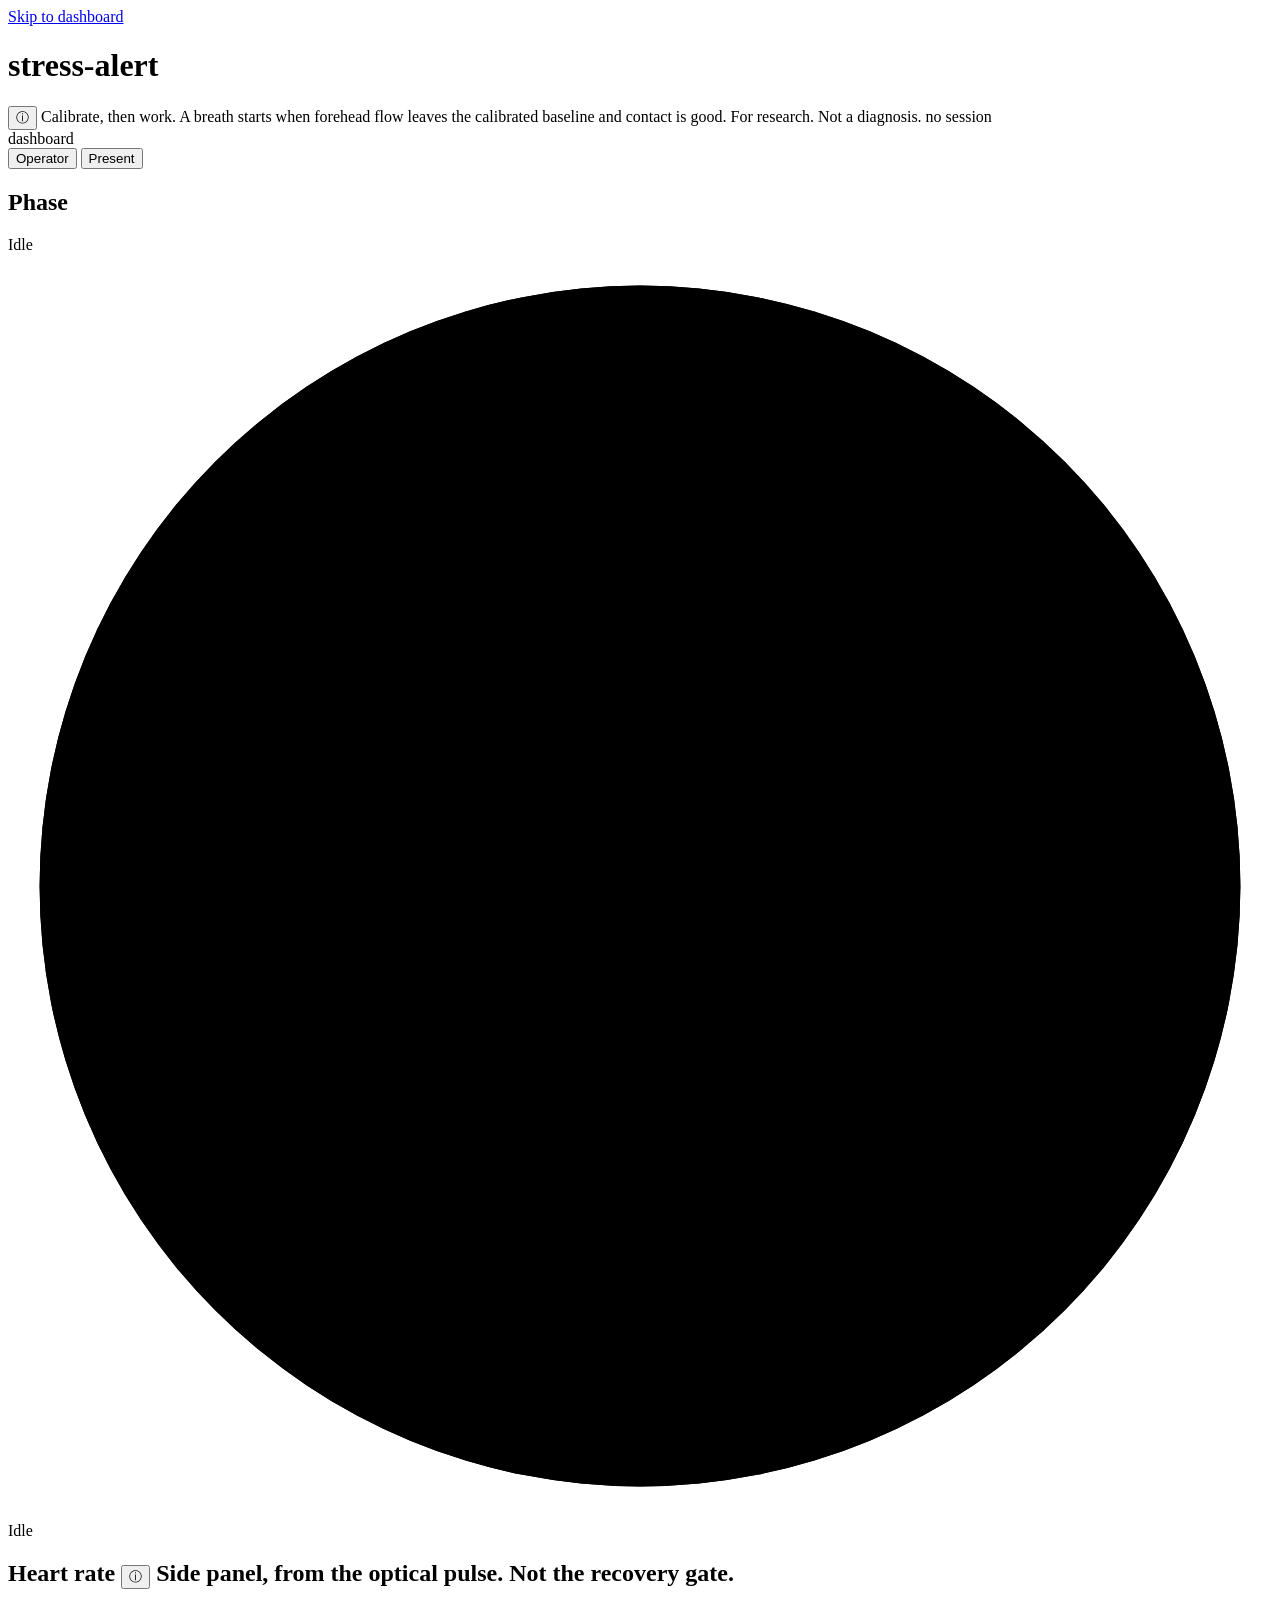
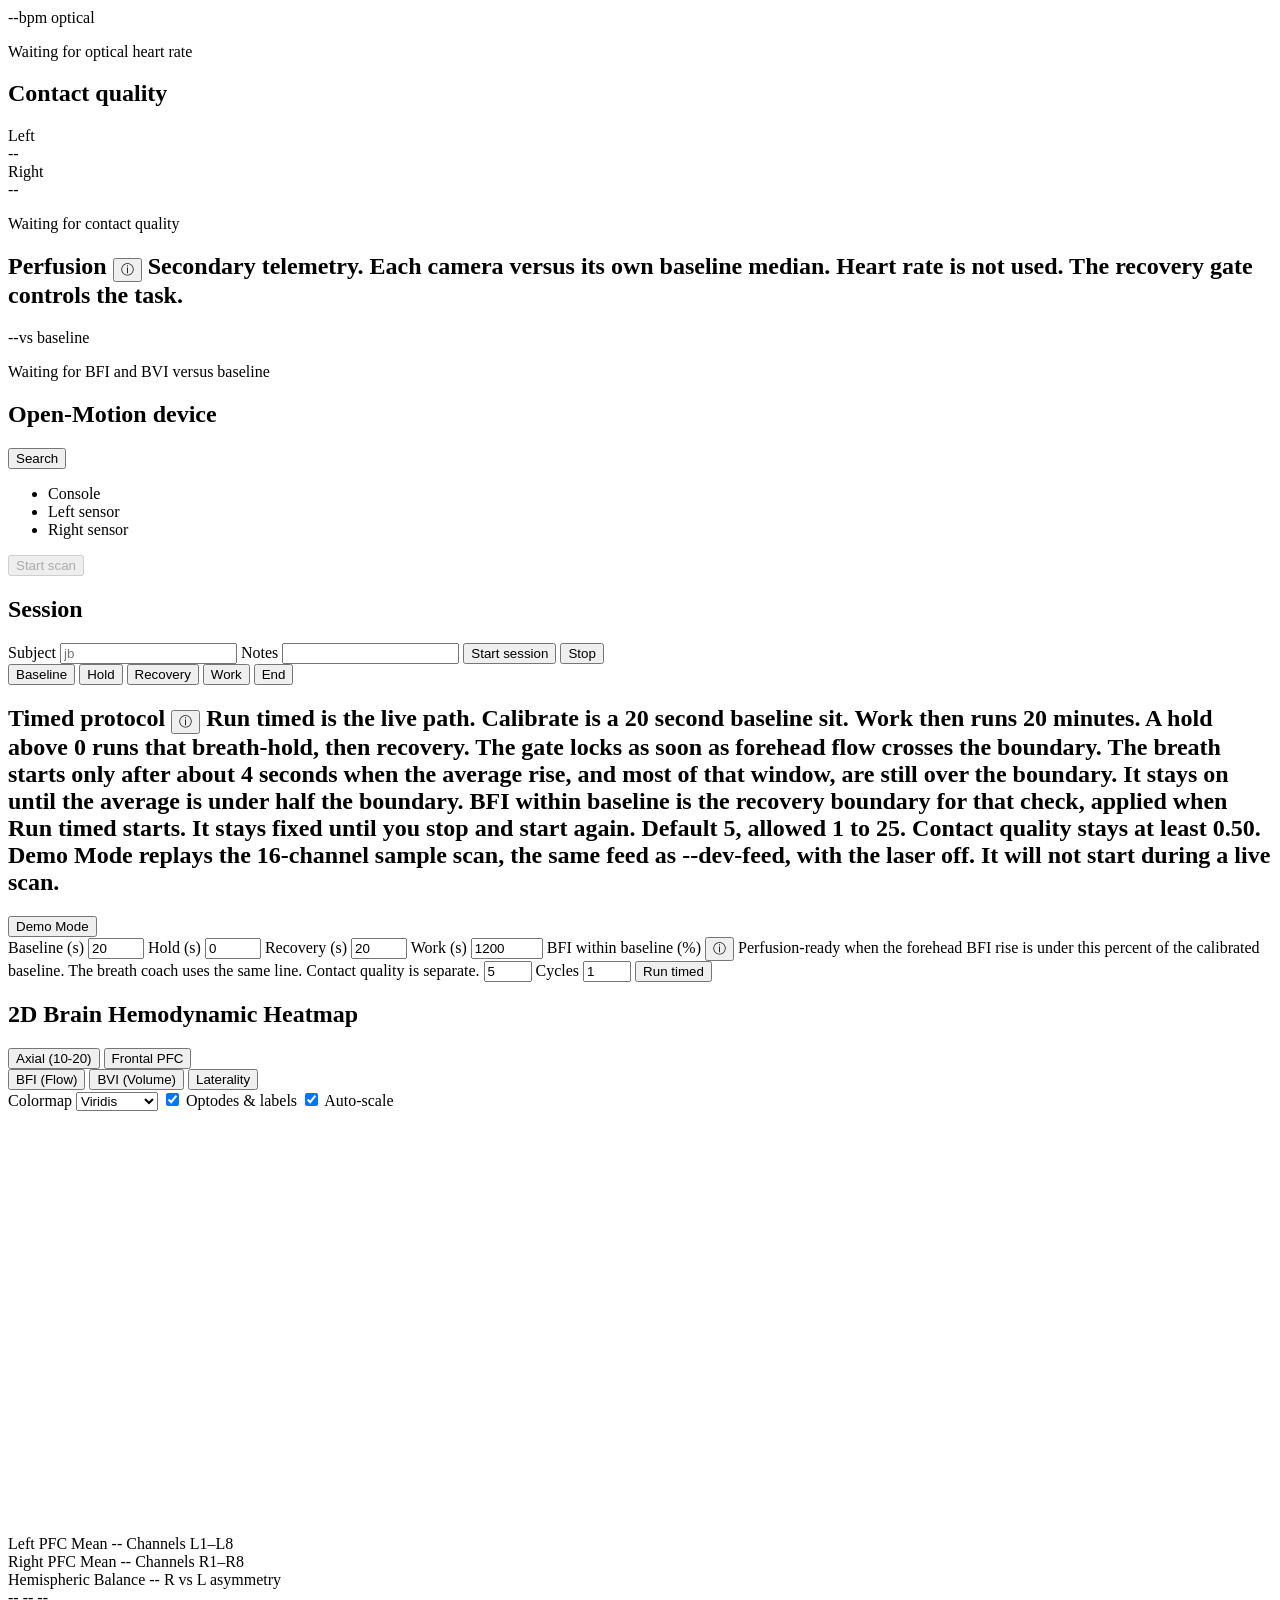
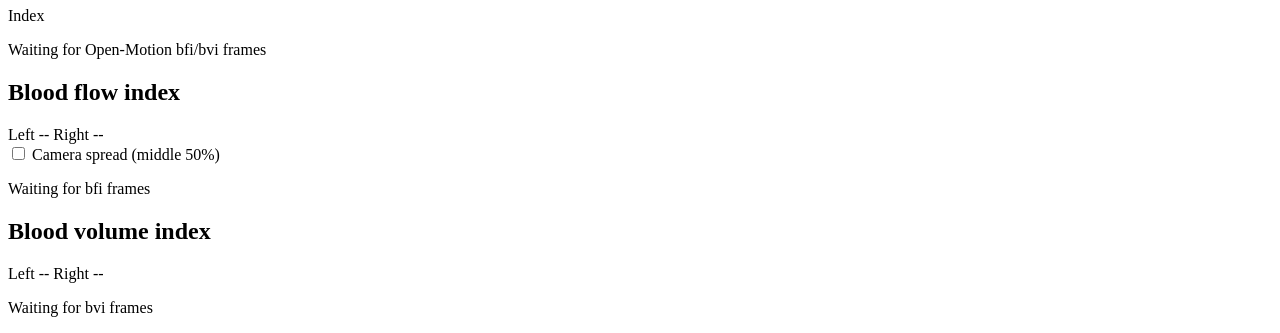
==== commit 052146d2: "Remove the dashboard Pause control. The top-bar Pause button only froze chart redraws. Charts now ke" ====
--- a/stress-alert/dashboard/static/index.html
+++ b/stress-alert/dashboard/static/index.html
@@ -30,7 +30,6 @@
         <button type="button" data-view="operator" aria-pressed="true">Operator</button>
         <button type="button" data-view="present" aria-pressed="false">Present</button>
       </div>
-      <button type="button" class="quiet" id="pause" aria-pressed="false">Pause</button>
     </div>
   </header>
 
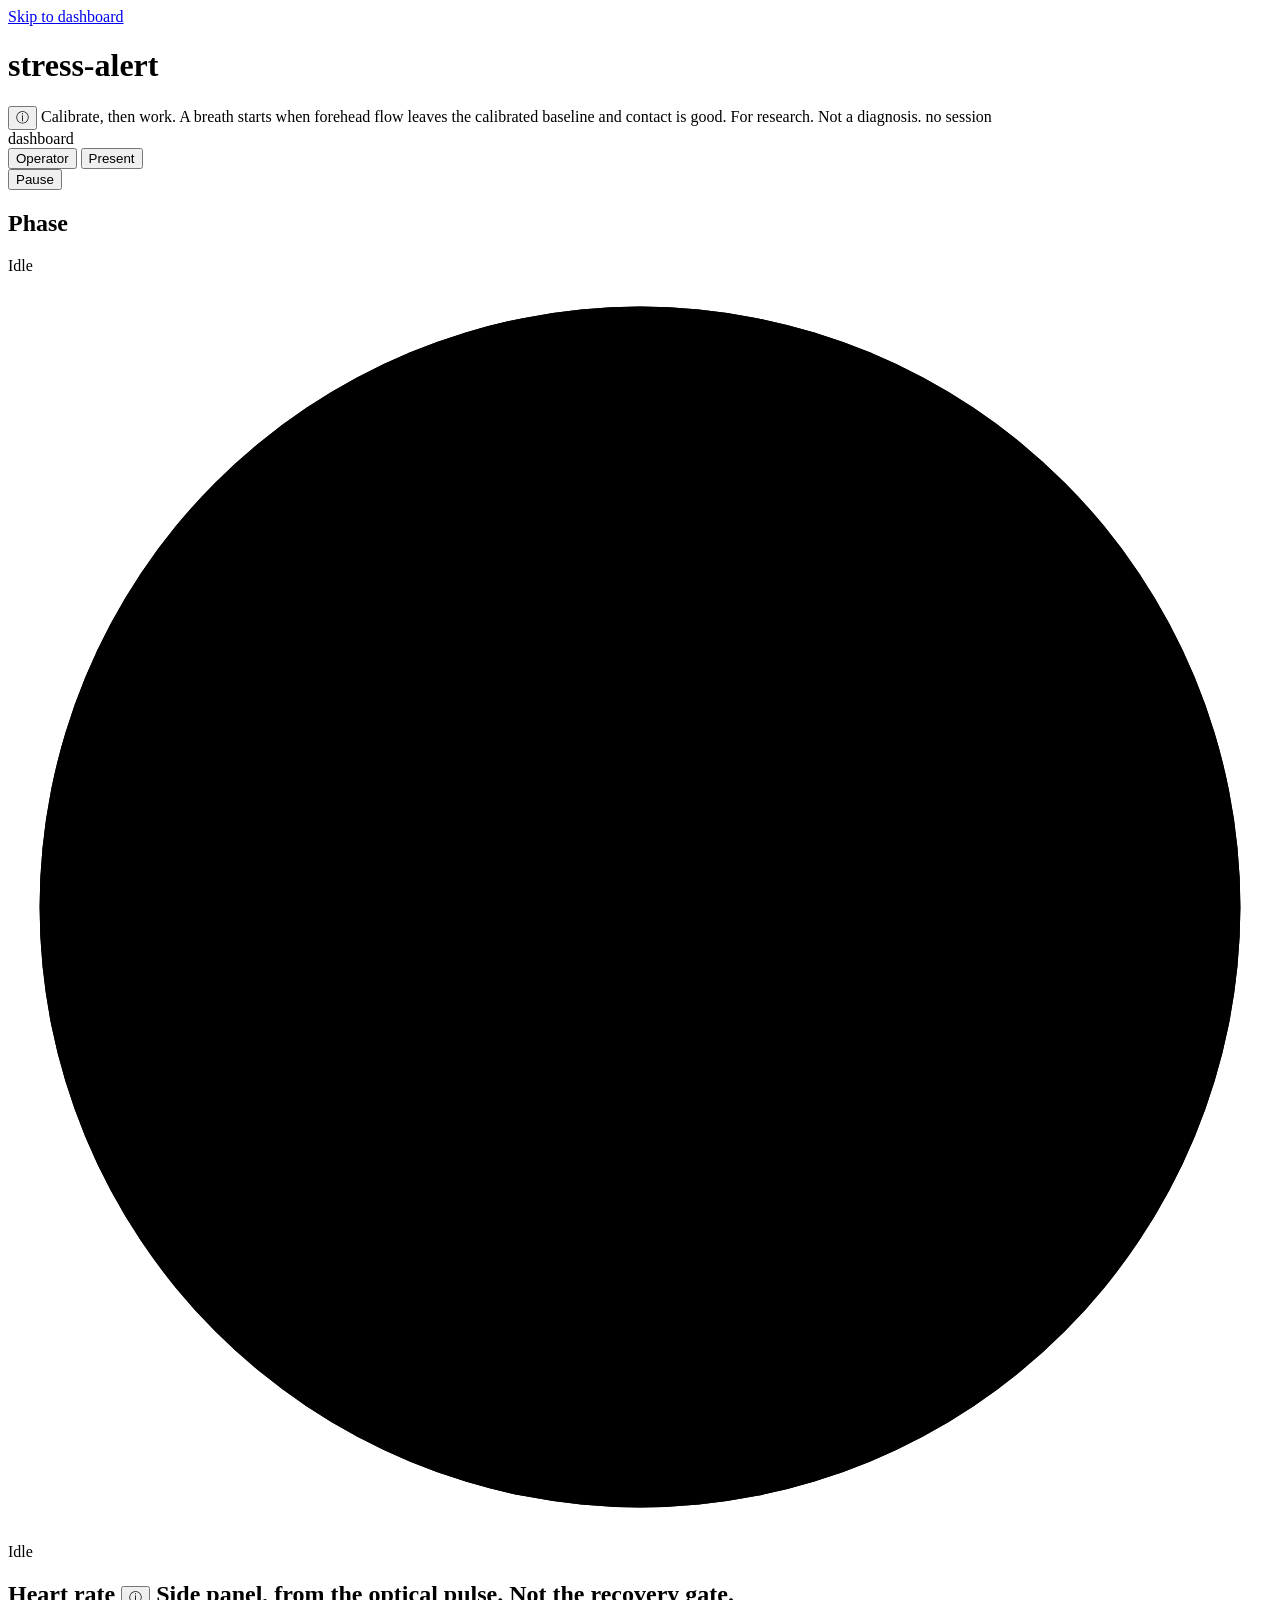
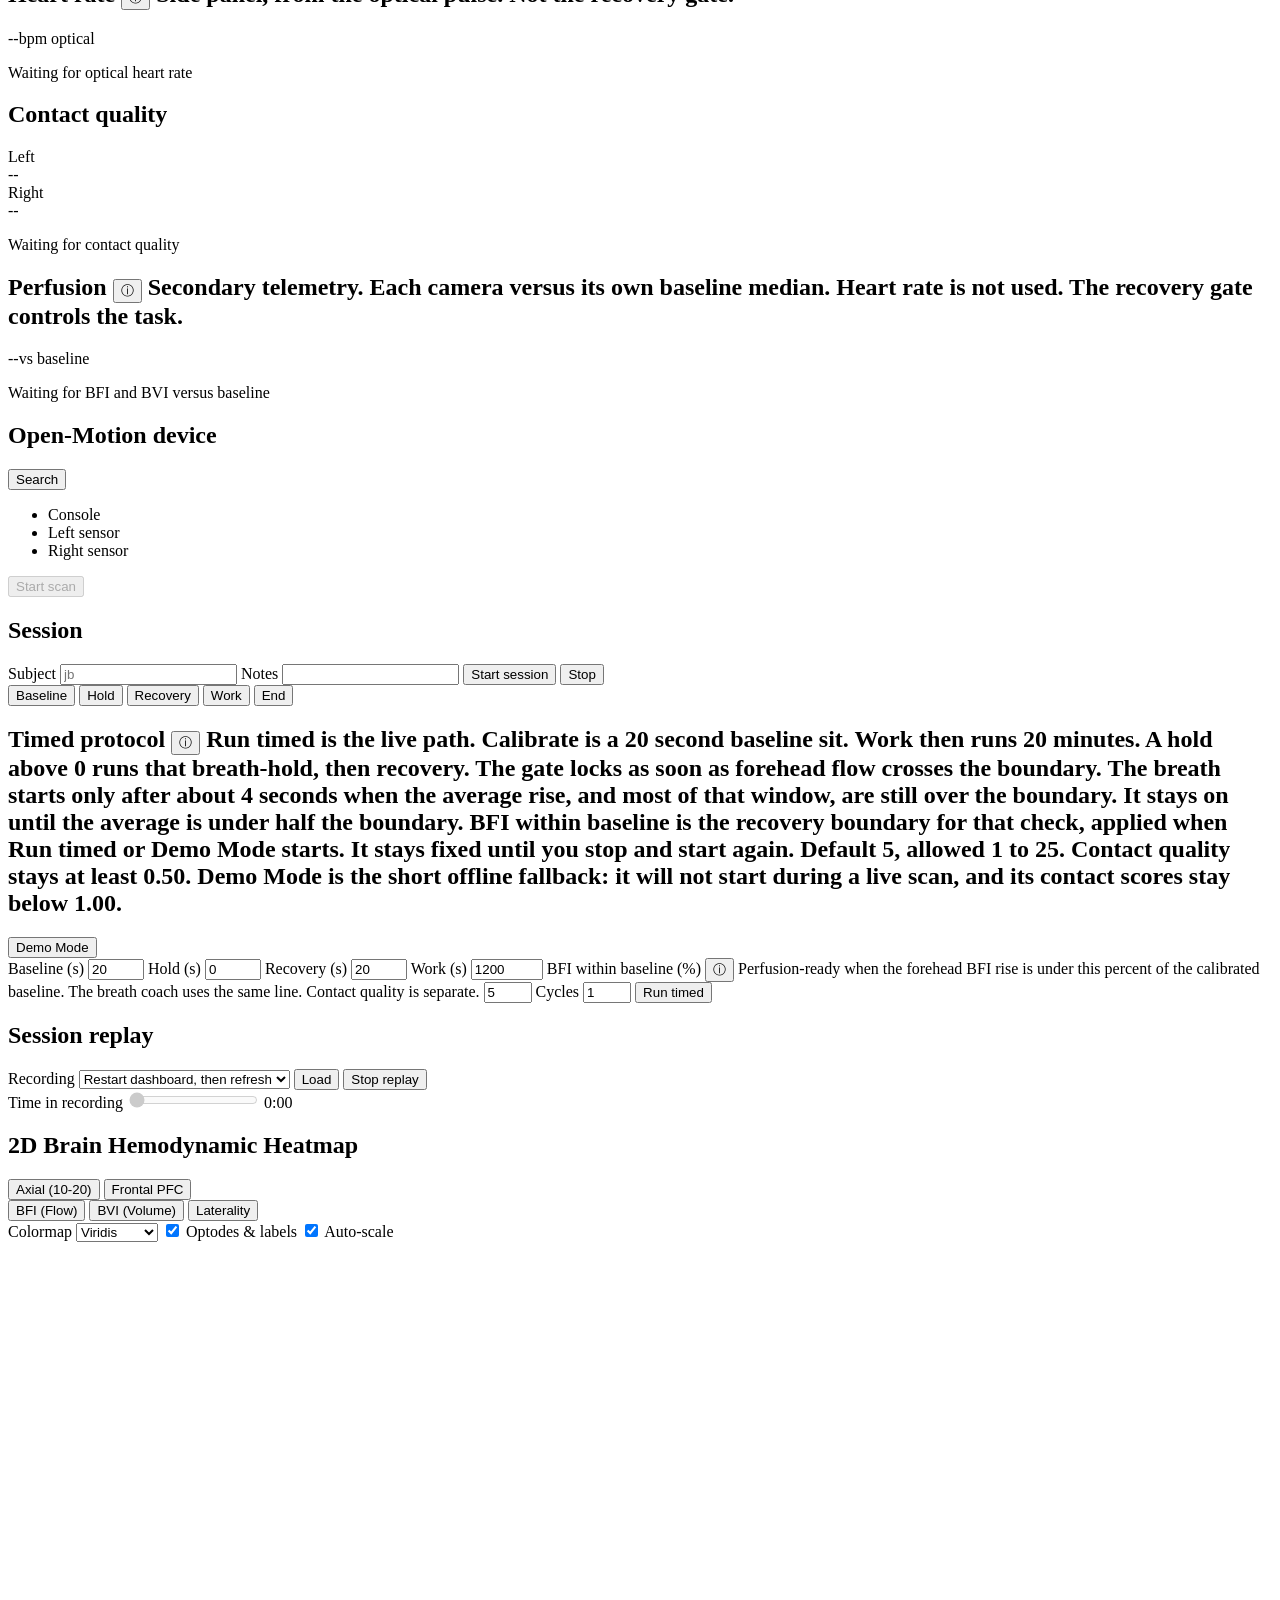
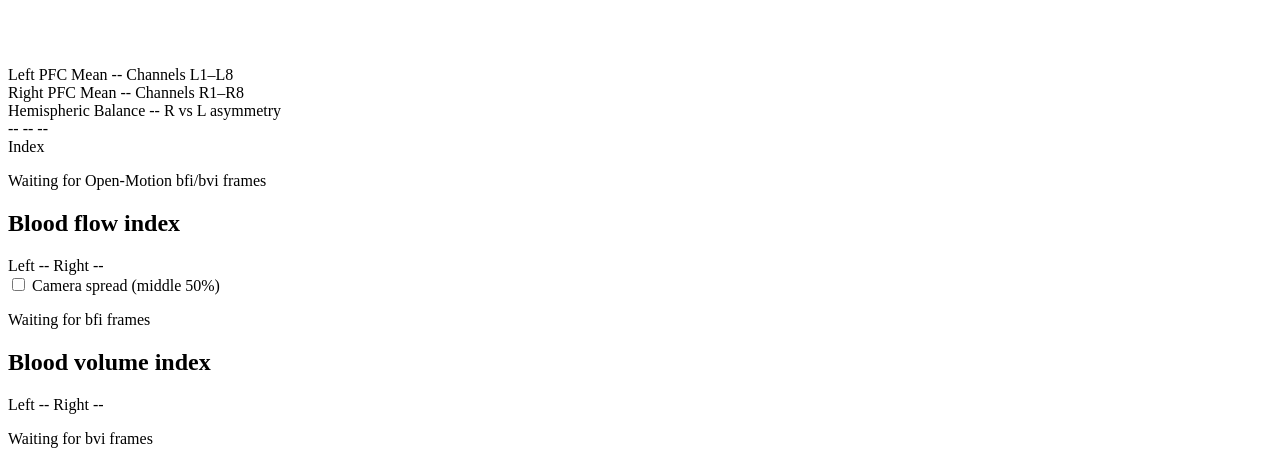
==== commit e9658f89: "Session replay MVP: pick recording, scrub time, dashboard state (#23) * Add session replay: list sca" ====
--- a/stress-alert/dashboard/static/index.html
+++ b/stress-alert/dashboard/static/index.html
@@ -30,6 +30,7 @@
         <button type="button" data-view="operator" aria-pressed="true">Operator</button>
         <button type="button" data-view="present" aria-pressed="false">Present</button>
       </div>
+      <button type="button" class="quiet" id="pause" aria-pressed="false">Pause</button>
     </div>
   </header>
 
@@ -138,7 +139,7 @@
         <h2 class="card-title">Timed protocol
           <span class="info">
             <button type="button" class="info-btn" aria-label="About the timed protocol" aria-describedby="loop-hint">ⓘ</button>
-            <span class="info-tip" id="loop-hint" role="tooltip">Run timed is the live path. Calibrate is a 20 second baseline sit. Work then runs 20 minutes. A hold above 0 runs that breath-hold, then recovery. The gate locks as soon as forehead flow crosses the boundary. The breath starts only after about 4 seconds when the average rise, and most of that window, are still over the boundary. It stays on until the average is under half the boundary. BFI within baseline is the recovery boundary for that check, applied when Run timed starts. It stays fixed until you stop and start again. Default 5, allowed 1 to 25. Contact quality stays at least 0.50. Demo Mode replays the 16-channel sample scan, the same feed as --dev-feed, with the laser off. It will not start during a live scan.</span>
+            <span class="info-tip" id="loop-hint" role="tooltip">Run timed is the live path. Calibrate is a 20 second baseline sit. Work then runs 20 minutes. A hold above 0 runs that breath-hold, then recovery. The gate locks as soon as forehead flow crosses the boundary. The breath starts only after about 4 seconds when the average rise, and most of that window, are still over the boundary. It stays on until the average is under half the boundary. BFI within baseline is the recovery boundary for that check, applied when Run timed or Demo Mode starts. It stays fixed until you stop and start again. Default 5, allowed 1 to 25. Contact quality stays at least 0.50. Demo Mode is the short offline fallback: it will not start during a live scan, and its contact scores stay below 1.00.</span>
           </span>
         </h2>
         <div class="row">
@@ -163,6 +164,24 @@
         </form>
         <ol class="events" id="events" aria-label="Phase events"></ol>
       </div>
+
+      <div class="control-group">
+        <h2 class="card-title">Session replay</h2>
+        <div class="row">
+          <label class="field grow">Recording
+            <select id="replay-pick"><option value="">Restart dashboard, then refresh</option></select>
+          </label>
+          <button type="button" id="replay-load">Load</button>
+          <button type="button" id="replay-stop">Stop replay</button>
+        </div>
+        <div class="row">
+          <label class="field grow">Time in recording
+            <input type="range" id="replay-scrub" min="0" max="30" step="0.05" value="0" disabled>
+          </label>
+          <output id="replay-time" for="replay-scrub">0:00</output>
+        </div>
+        <p class="error" id="replay-error" role="alert"></p>
+      </div>
     </section>
 
     <section class="card heatmap-card" id="card-heatmap" aria-labelledby="title-heatmap">
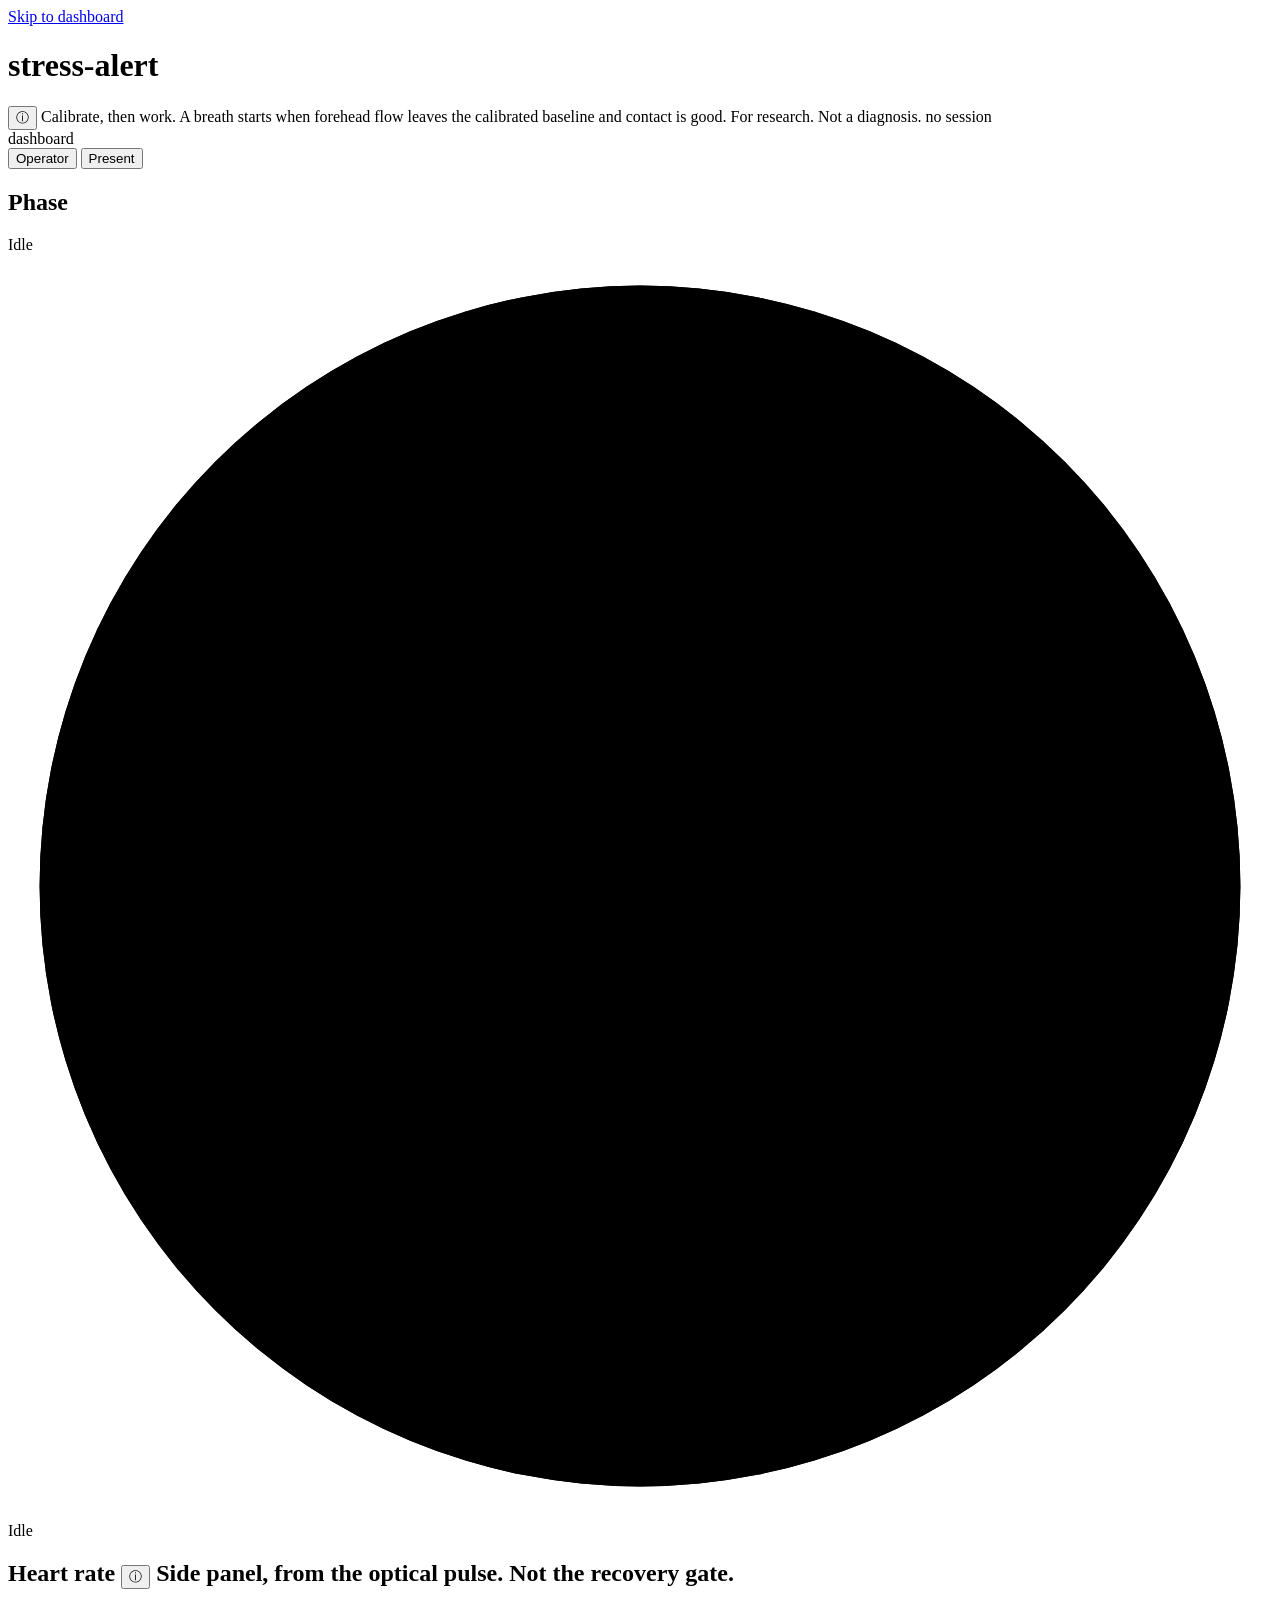
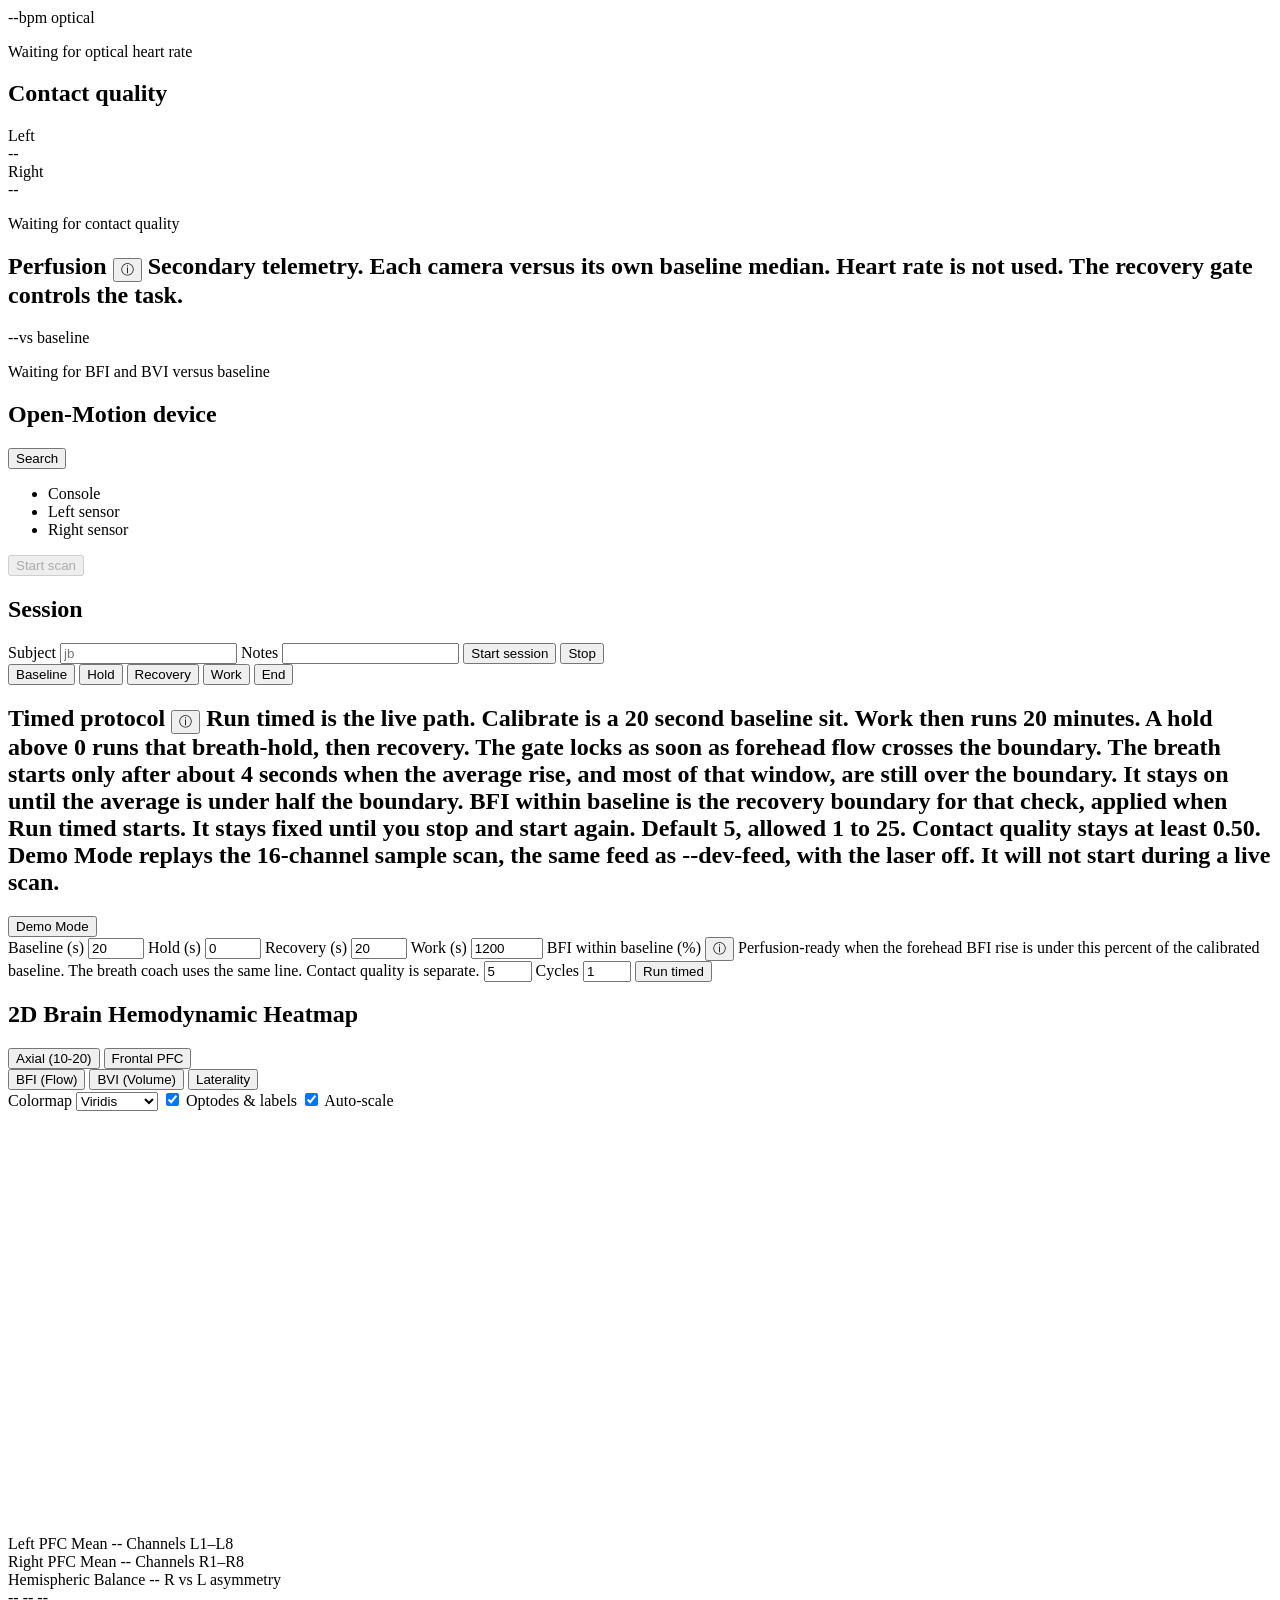
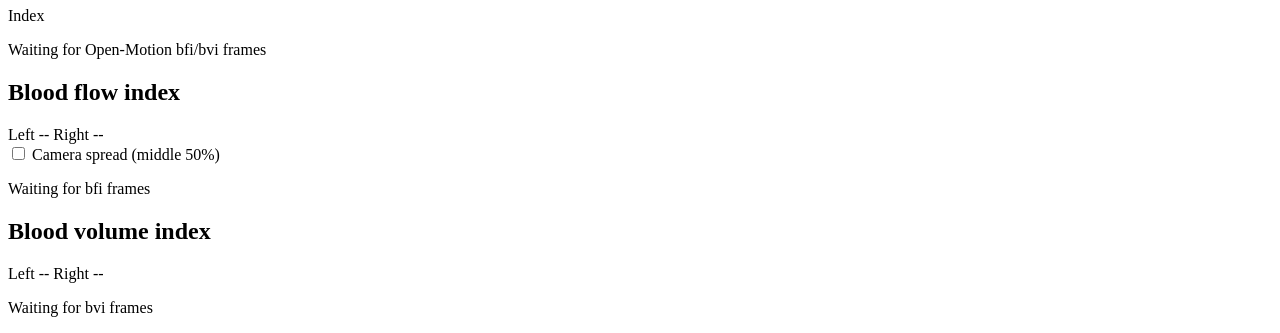
==== commit 45be1af9: "Remove the dashboard Pause control. (#25) The top-bar Pause button only froze chart redraws. Charts " ====
--- a/stress-alert/dashboard/static/index.html
+++ b/stress-alert/dashboard/static/index.html
@@ -30,7 +30,6 @@
         <button type="button" data-view="operator" aria-pressed="true">Operator</button>
         <button type="button" data-view="present" aria-pressed="false">Present</button>
       </div>
-      <button type="button" class="quiet" id="pause" aria-pressed="false">Pause</button>
     </div>
   </header>
 
@@ -139,7 +138,7 @@
         <h2 class="card-title">Timed protocol
           <span class="info">
             <button type="button" class="info-btn" aria-label="About the timed protocol" aria-describedby="loop-hint">ⓘ</button>
-            <span class="info-tip" id="loop-hint" role="tooltip">Run timed is the live path. Calibrate is a 20 second baseline sit. Work then runs 20 minutes. A hold above 0 runs that breath-hold, then recovery. The gate locks as soon as forehead flow crosses the boundary. The breath starts only after about 4 seconds when the average rise, and most of that window, are still over the boundary. It stays on until the average is under half the boundary. BFI within baseline is the recovery boundary for that check, applied when Run timed or Demo Mode starts. It stays fixed until you stop and start again. Default 5, allowed 1 to 25. Contact quality stays at least 0.50. Demo Mode is the short offline fallback: it will not start during a live scan, and its contact scores stay below 1.00.</span>
+            <span class="info-tip" id="loop-hint" role="tooltip">Run timed is the live path. Calibrate is a 20 second baseline sit. Work then runs 20 minutes. A hold above 0 runs that breath-hold, then recovery. The gate locks as soon as forehead flow crosses the boundary. The breath starts only after about 4 seconds when the average rise, and most of that window, are still over the boundary. It stays on until the average is under half the boundary. BFI within baseline is the recovery boundary for that check, applied when Run timed starts. It stays fixed until you stop and start again. Default 5, allowed 1 to 25. Contact quality stays at least 0.50. Demo Mode replays the 16-channel sample scan, the same feed as --dev-feed, with the laser off. It will not start during a live scan.</span>
           </span>
         </h2>
         <div class="row">
@@ -164,24 +163,6 @@
         </form>
         <ol class="events" id="events" aria-label="Phase events"></ol>
       </div>
-
-      <div class="control-group">
-        <h2 class="card-title">Session replay</h2>
-        <div class="row">
-          <label class="field grow">Recording
-            <select id="replay-pick"><option value="">Restart dashboard, then refresh</option></select>
-          </label>
-          <button type="button" id="replay-load">Load</button>
-          <button type="button" id="replay-stop">Stop replay</button>
-        </div>
-        <div class="row">
-          <label class="field grow">Time in recording
-            <input type="range" id="replay-scrub" min="0" max="30" step="0.05" value="0" disabled>
-          </label>
-          <output id="replay-time" for="replay-scrub">0:00</output>
-        </div>
-        <p class="error" id="replay-error" role="alert"></p>
-      </div>
     </section>
 
     <section class="card heatmap-card" id="card-heatmap" aria-labelledby="title-heatmap">
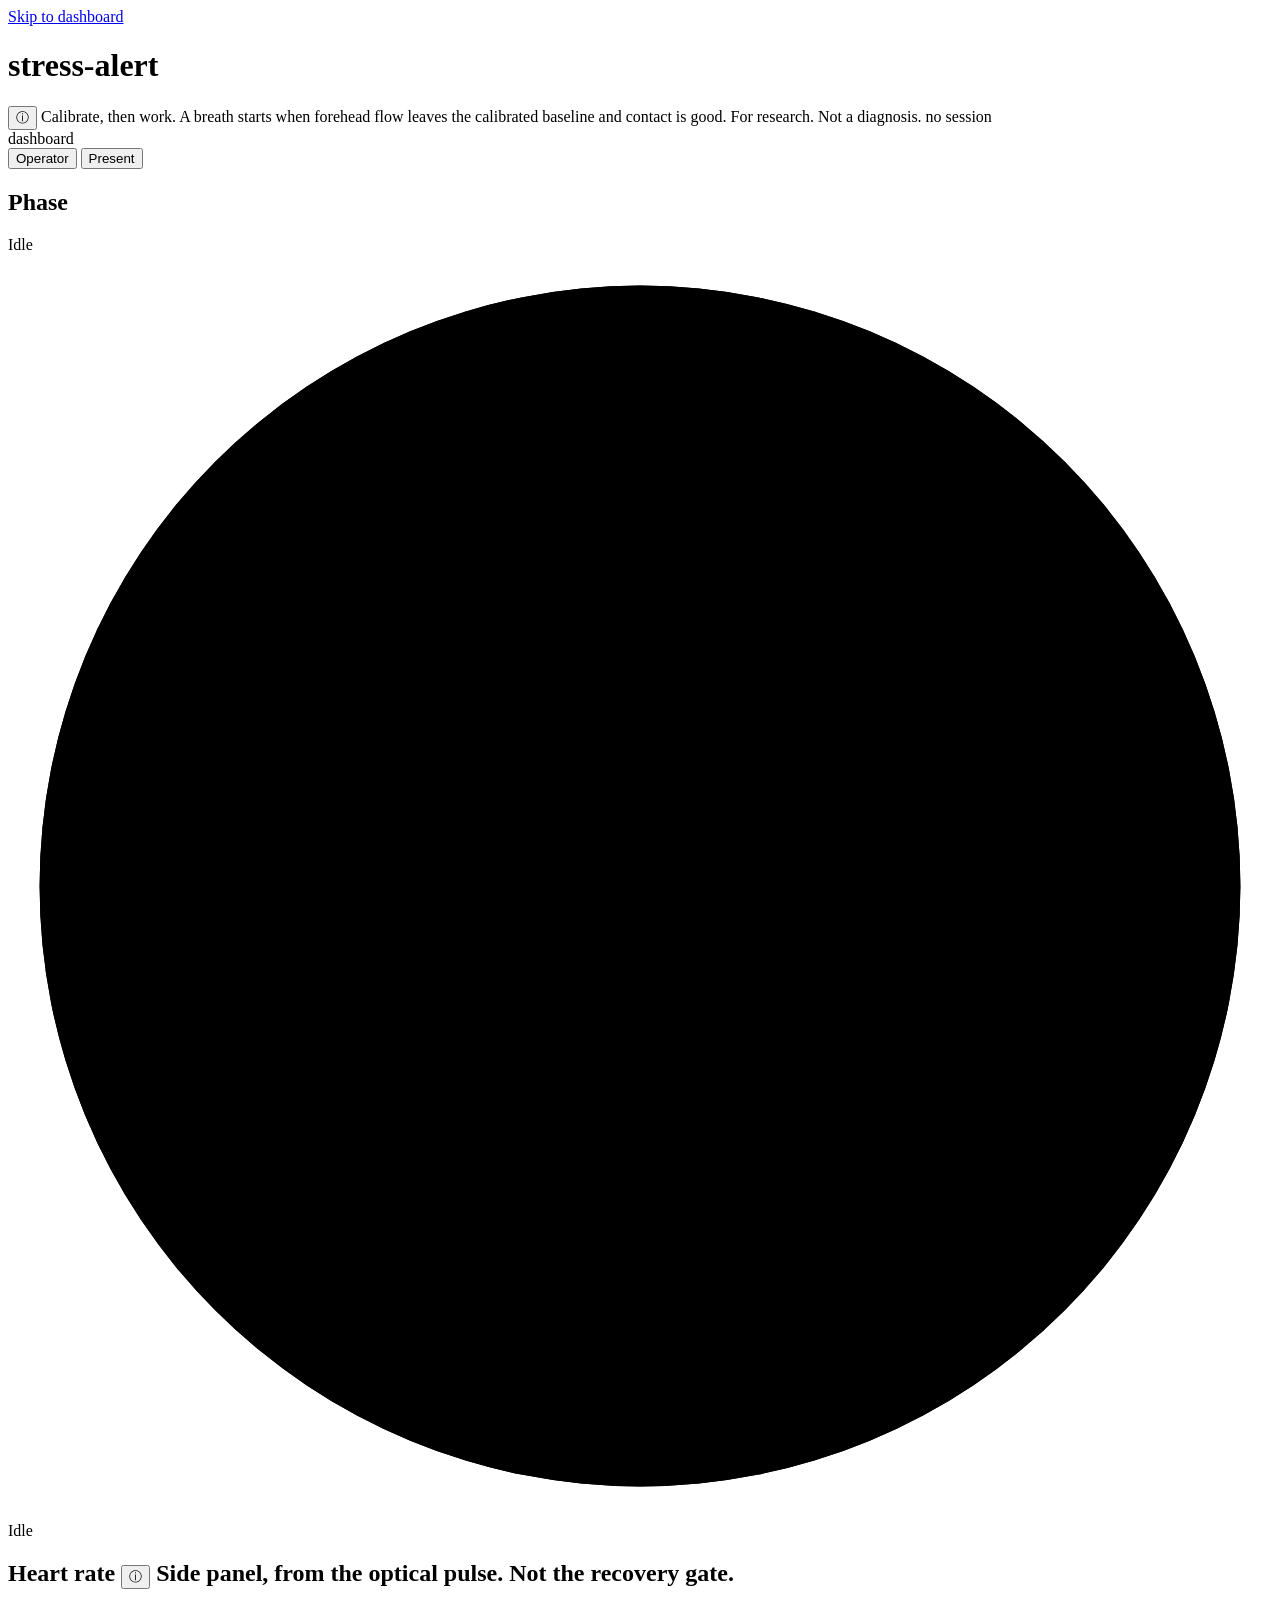
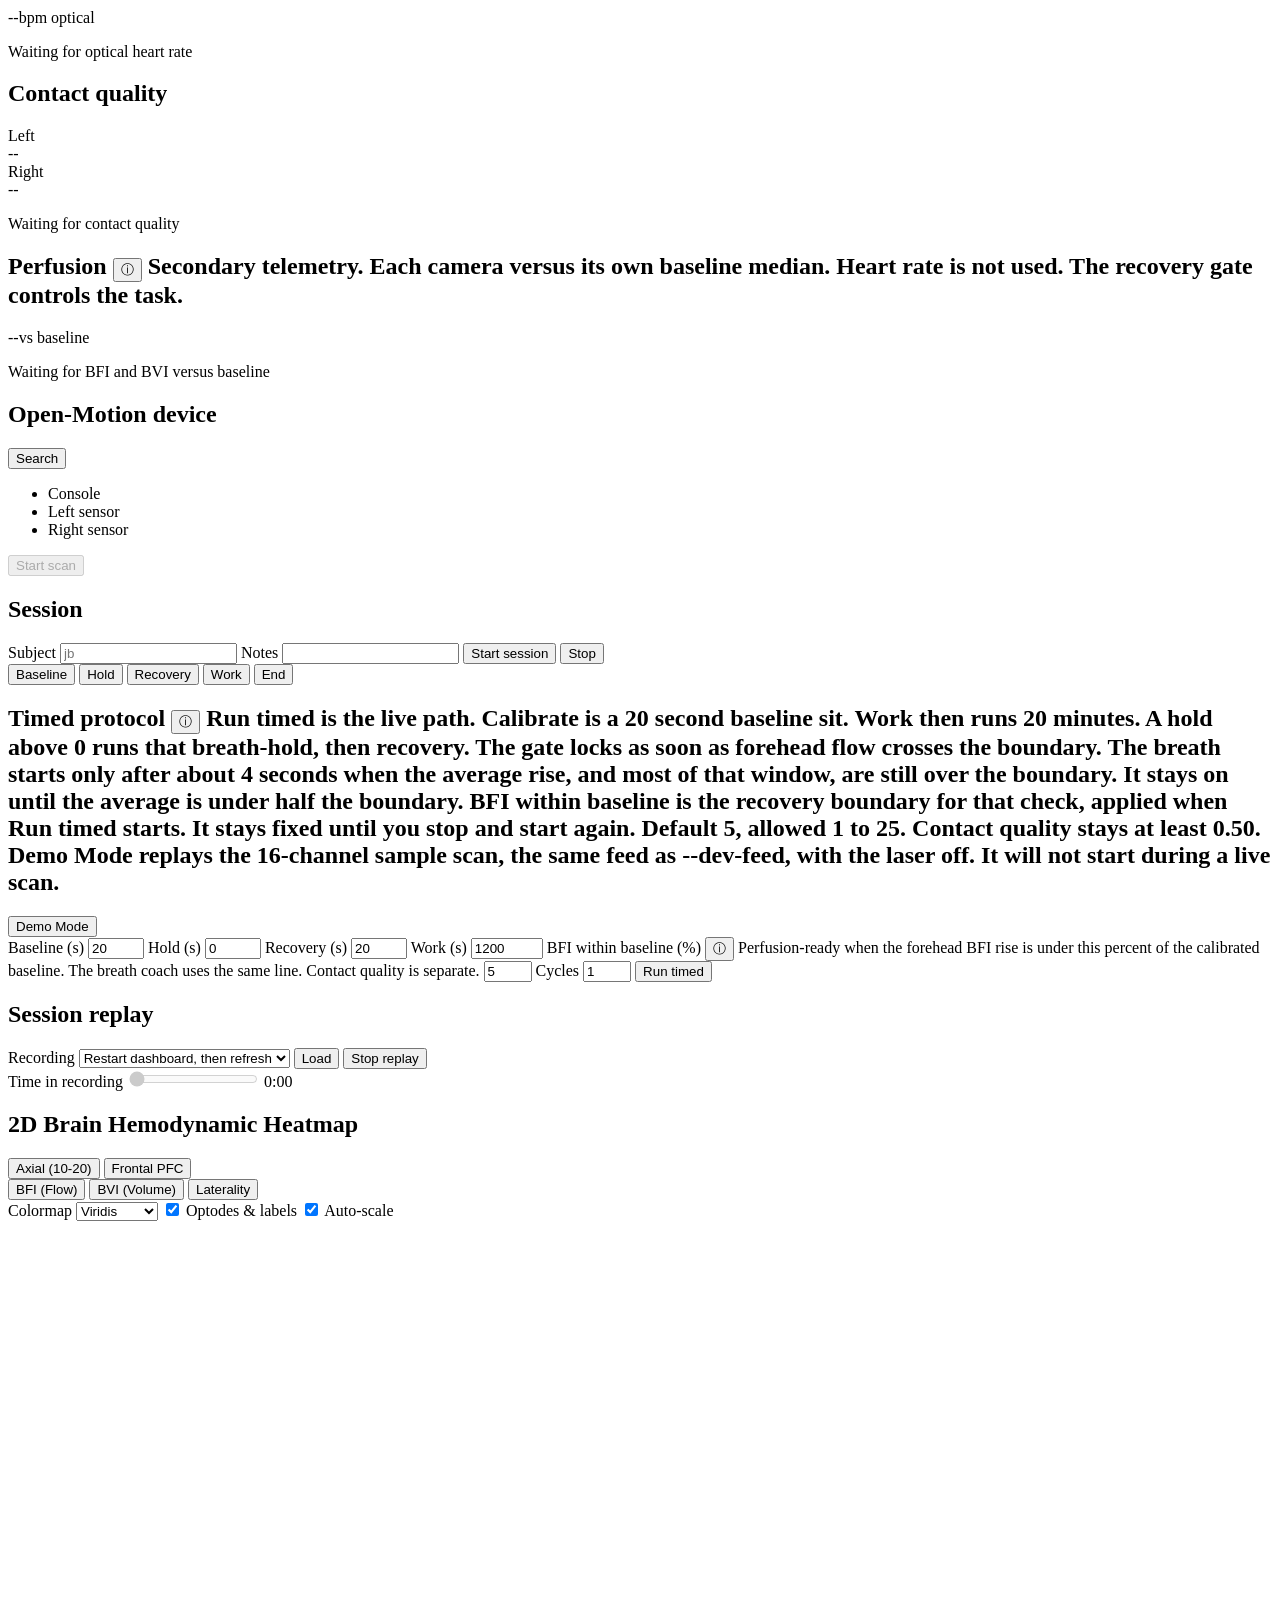
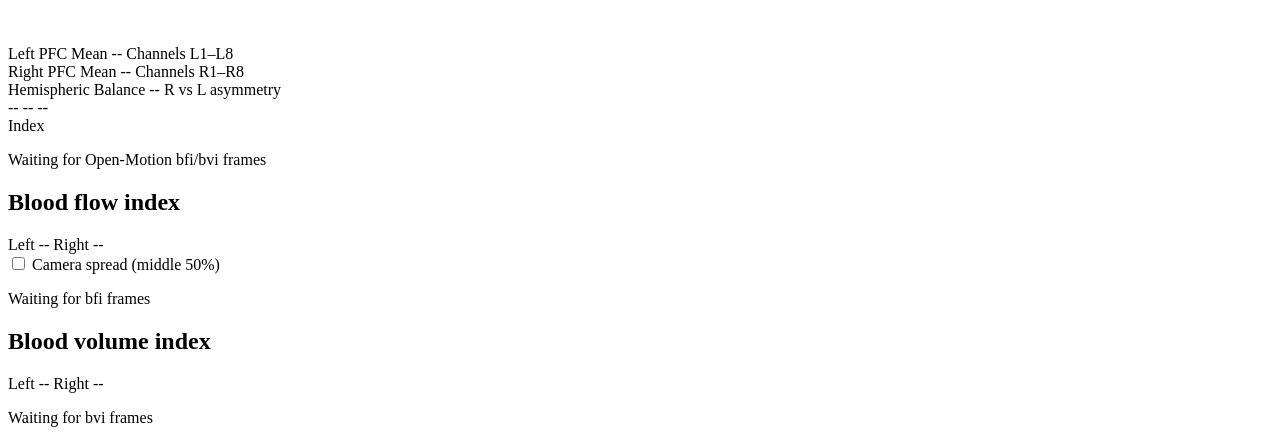
==== commit 827e4ca7: "Merge main and keep session replay with the sample Demo Mode. Session replay from main stays: list, " ====
--- a/stress-alert/dashboard/static/index.html
+++ b/stress-alert/dashboard/static/index.html
@@ -163,6 +163,24 @@
         </form>
         <ol class="events" id="events" aria-label="Phase events"></ol>
       </div>
+
+      <div class="control-group">
+        <h2 class="card-title">Session replay</h2>
+        <div class="row">
+          <label class="field grow">Recording
+            <select id="replay-pick"><option value="">Restart dashboard, then refresh</option></select>
+          </label>
+          <button type="button" id="replay-load">Load</button>
+          <button type="button" id="replay-stop">Stop replay</button>
+        </div>
+        <div class="row">
+          <label class="field grow">Time in recording
+            <input type="range" id="replay-scrub" min="0" max="30" step="0.05" value="0" disabled>
+          </label>
+          <output id="replay-time" for="replay-scrub">0:00</output>
+        </div>
+        <p class="error" id="replay-error" role="alert"></p>
+      </div>
     </section>
 
     <section class="card heatmap-card" id="card-heatmap" aria-labelledby="title-heatmap">
